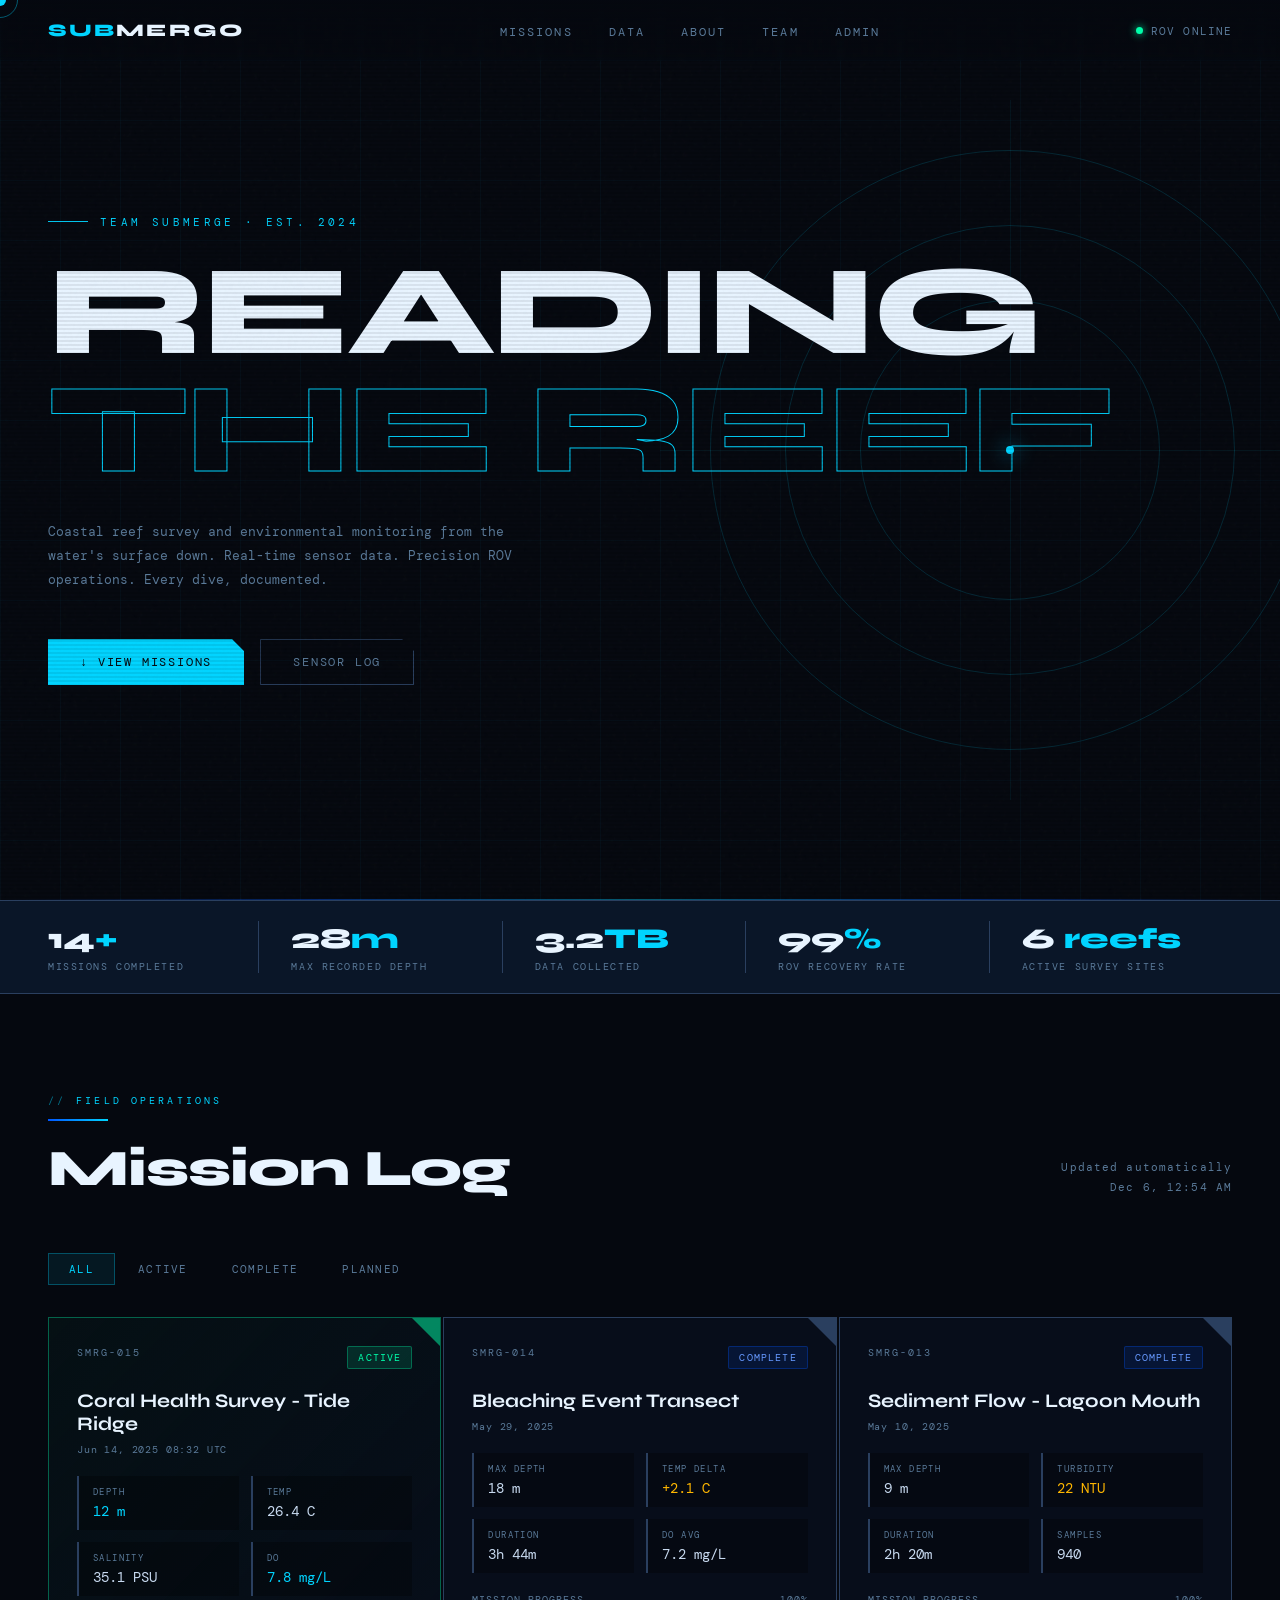
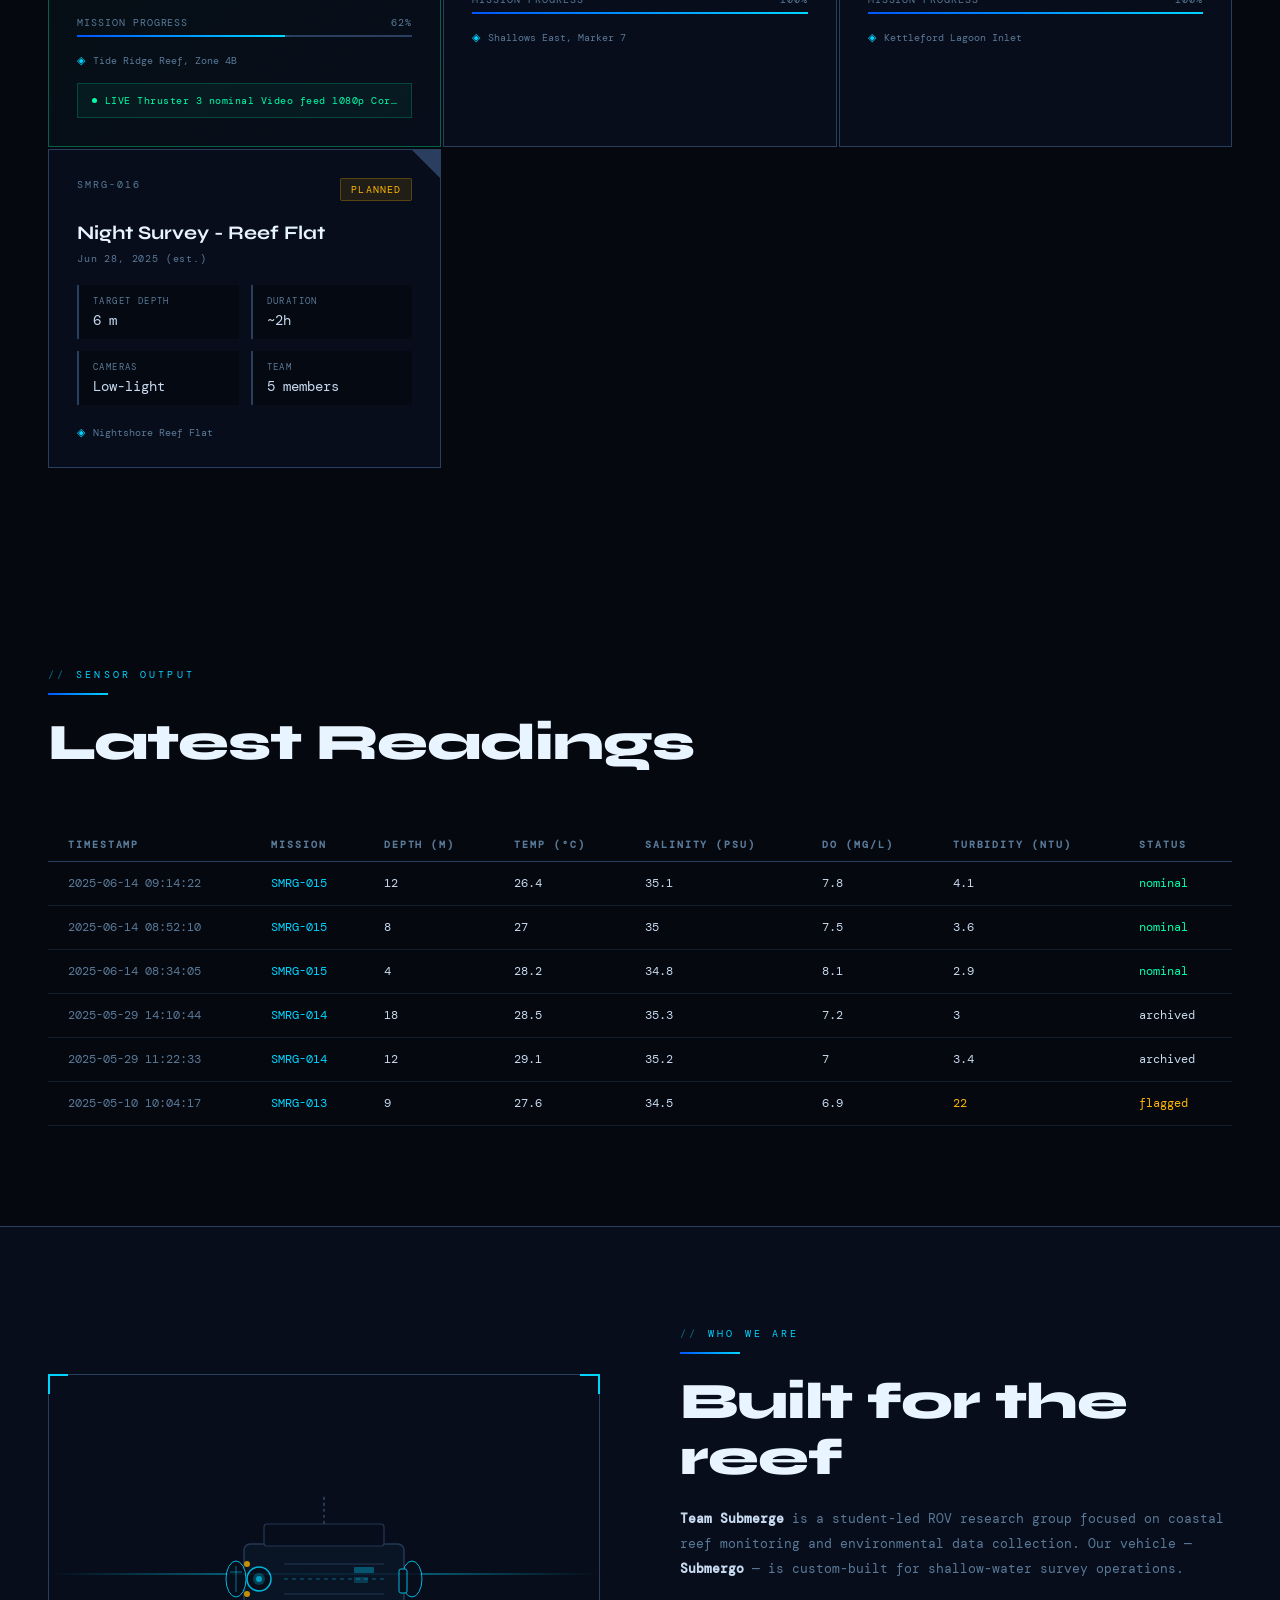
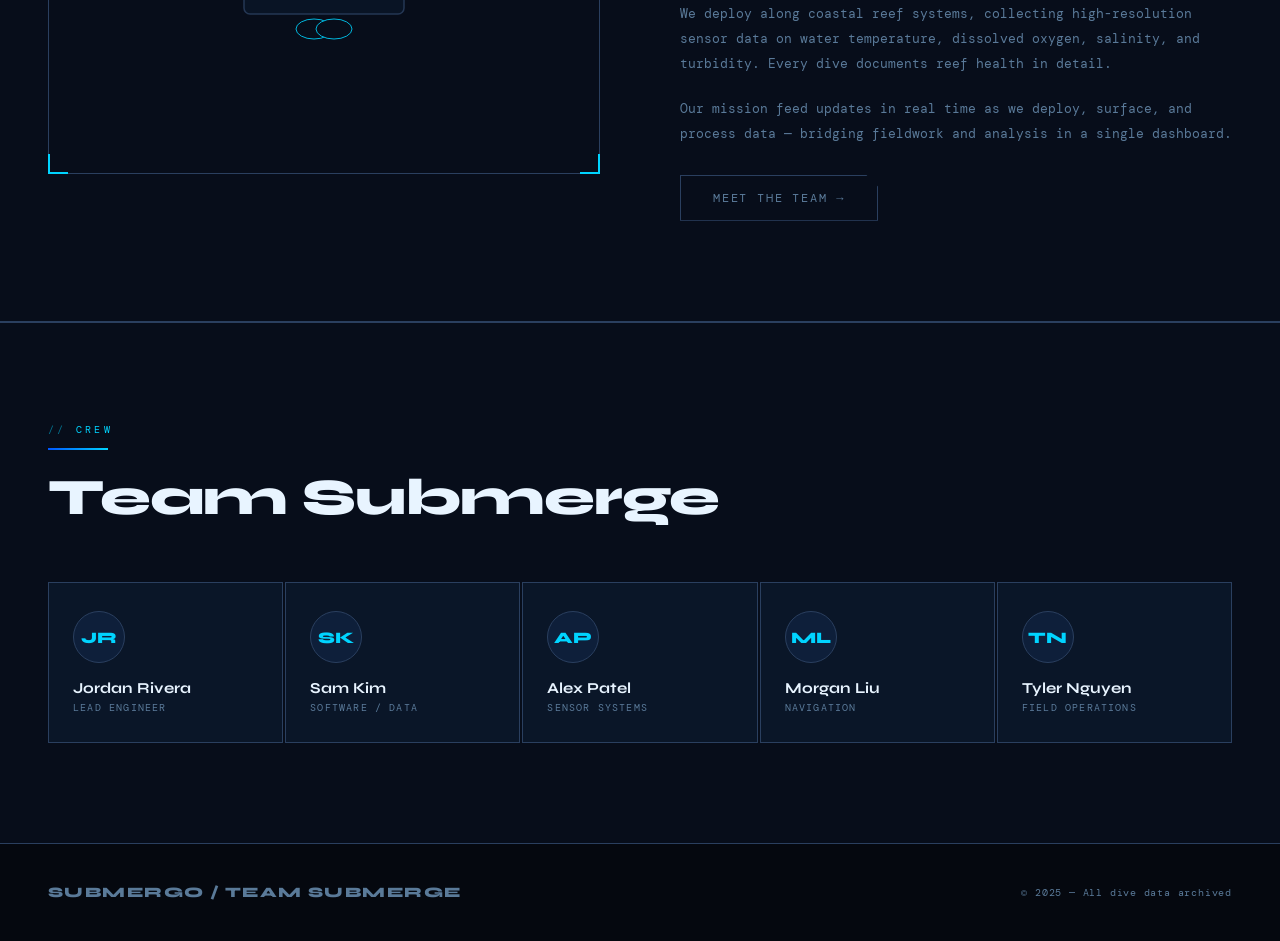
==== submergo.html @ ea3520b6 "Rename submergo_admin_clean_fixed.html to submergo.html" ====
<!DOCTYPE html>
<html lang="en">
<head>
  <meta charset="UTF-8" />
  <meta name="viewport" content="width=device-width, initial-scale=1.0" />
  <title>Submergo — Team Submerge</title>
  <link href="https://fonts.googleapis.com/css2?family=Syne:wght@400;600;700;800&family=DM+Mono:ital,wght@0,300;0,400;1,300&display=swap" rel="stylesheet" />
  <style>
    :root{--black:#05080f;--deep:#070d1a;--navy:#0a1628;--accent:#00d4ff;--accent2:#0057ff;--surface:#0e1f3a;--muted:#2a3f5f;--text:#c8daf0;--text-dim:#5a7a99;--white:#e8f4ff;--danger:#ff4444;--success:#00ffaa;--warn:#ffb700;}
    *,*::before,*::after{box-sizing:border-box;margin:0;padding:0;}
    html{scroll-behavior:smooth;}
    body{background:var(--black);color:var(--text);font-family:'DM Mono',monospace;overflow-x:hidden;}
    #cursor{position:fixed;width:12px;height:12px;background:var(--accent);border-radius:50%;pointer-events:none;z-index:9999;transform:translate(-50%,-50%);mix-blend-mode:screen;}
    #cursor-ring{position:fixed;width:36px;height:36px;border:1px solid rgba(0,212,255,.4);border-radius:50%;pointer-events:none;z-index:9998;transform:translate(-50%,-50%);transition:transform .18s ease-out;}
    body::before{content:'';position:fixed;inset:0;background:repeating-linear-gradient(0deg,transparent,transparent 2px,rgba(0,0,0,.07) 2px,rgba(0,0,0,.07) 4px);pointer-events:none;z-index:100;}
    body::after{content:'';position:fixed;inset:0;background-image:url("data:image/svg+xml,%3Csvg viewBox='0 0 200 200' xmlns='http://www.w3.org/2000/svg'%3E%3Cfilter id='n'%3E%3CfeTurbulence type='fractalNoise' baseFrequency='0.9' numOctaves='4' stitchTiles='stitch'/%3E%3C/filter%3E%3Crect width='100%25' height='100%25' filter='url(%23n)' opacity='0.04'/%3E%3C/svg%3E");pointer-events:none;z-index:99;opacity:.5;}
    nav{position:fixed;top:0;left:0;right:0;z-index:500;display:flex;align-items:center;justify-content:space-between;padding:20px 48px;background:linear-gradient(to bottom,rgba(5,8,15,.95),transparent);backdrop-filter:blur(2px);}
    .nav-logo{font-family:'Syne',sans-serif;font-weight:800;font-size:1.1rem;letter-spacing:.12em;color:var(--white);text-decoration:none;cursor:pointer;}
    .nav-logo span{color:var(--accent);}
    .nav-links{display:flex;gap:36px;list-style:none;}
    .nav-links a{color:var(--text-dim);text-decoration:none;font-size:.72rem;letter-spacing:.18em;text-transform:uppercase;transition:color .2s;cursor:pointer;}
    .nav-links a:hover{color:var(--accent);}
    .nav-status{display:flex;align-items:center;gap:8px;font-size:.68rem;letter-spacing:.1em;color:var(--text-dim);}
    .status-dot{width:7px;height:7px;border-radius:50%;background:var(--success);box-shadow:0 0 8px var(--success);animation:pulse 2s infinite;}
    @keyframes pulse{0%,100%{opacity:1;transform:scale(1)}50%{opacity:.6;transform:scale(.85)}}
    #hero{position:relative;min-height:100vh;display:flex;flex-direction:column;justify-content:center;padding:0 48px;overflow:hidden;}
    .sonar-container{position:absolute;right:-80px;top:50%;transform:translateY(-50%);width:700px;height:700px;}
    .sonar-ring{position:absolute;border-radius:50%;border:1px solid rgba(0,212,255,.15);top:50%;left:50%;transform:translate(-50%,-50%);animation:sonar 4s ease-out infinite;}
    .sonar-ring:nth-child(1){width:150px;height:150px;animation-delay:0s}.sonar-ring:nth-child(2){width:300px;height:300px;animation-delay:.8s}.sonar-ring:nth-child(3){width:450px;height:450px;animation-delay:1.6s}.sonar-ring:nth-child(4){width:600px;height:600px;animation-delay:2.4s}
    @keyframes sonar{0%{opacity:.6}100%{opacity:0}}
    .sonar-cross{position:absolute;top:50%;left:50%;transform:translate(-50%,-50%);width:700px;height:700px;}
    .sonar-cross::before,.sonar-cross::after{content:'';position:absolute;background:rgba(0,212,255,.06);}
    .sonar-cross::before{width:1px;height:100%;left:50%;top:0;}.sonar-cross::after{height:1px;width:100%;top:50%;left:0;}
    .sonar-blip{position:absolute;top:50%;left:50%;width:8px;height:8px;background:var(--accent);border-radius:50%;transform:translate(-50%,-50%);box-shadow:0 0 20px var(--accent);}
    .depth-grid{position:absolute;inset:0;background-image:linear-gradient(rgba(0,212,255,.03) 1px,transparent 1px),linear-gradient(90deg,rgba(0,212,255,.03) 1px,transparent 1px);background-size:60px 60px;}
    .horizon{position:absolute;bottom:0;left:0;right:0;height:1px;background:linear-gradient(90deg,transparent,var(--accent2),var(--accent),var(--accent2),transparent);opacity:.4;}
    .hero-label{font-size:.7rem;letter-spacing:.3em;text-transform:uppercase;color:var(--accent);margin-bottom:24px;display:flex;align-items:center;gap:12px;opacity:0;animation:fadeUp .8s forwards .2s;}
    .hero-label::before{content:'';width:40px;height:1px;background:var(--accent);}
    h1{font-family:'Syne',sans-serif;font-size:clamp(4rem,10vw,9rem);font-weight:800;line-height:.92;color:var(--white);letter-spacing:-.02em;opacity:0;animation:fadeUp .9s forwards .4s;}
    h1 .highlight{color:transparent;-webkit-text-stroke:1px var(--accent);display:block;}
    .hero-sub{margin-top:32px;max-width:480px;font-size:.82rem;line-height:1.8;color:var(--text-dim);opacity:0;animation:fadeUp .9s forwards .6s;}
    .hero-cta{margin-top:48px;display:flex;gap:16px;opacity:0;animation:fadeUp .9s forwards .8s;}
    .btn-primary{padding:14px 32px;background:var(--accent);color:var(--black);font-family:'DM Mono',monospace;font-size:.75rem;letter-spacing:.15em;text-transform:uppercase;border:none;cursor:pointer;text-decoration:none;display:inline-flex;align-items:center;gap:10px;transition:background .2s,transform .2s;clip-path:polygon(0 0,calc(100% - 12px) 0,100% 12px,100% 100%,0 100%);}
    .btn-primary:hover{background:var(--white);transform:translateY(-2px);}
    .btn-ghost{padding:14px 32px;background:transparent;color:var(--text-dim);font-family:'DM Mono',monospace;font-size:.75rem;letter-spacing:.15em;text-transform:uppercase;border:1px solid var(--muted);cursor:pointer;text-decoration:none;display:inline-flex;align-items:center;gap:10px;transition:border-color .2s,color .2s,transform .2s;clip-path:polygon(0 0,calc(100% - 12px) 0,100% 12px,100% 100%,0 100%);}
    .btn-ghost:hover{border-color:var(--accent);color:var(--accent);transform:translateY(-2px);}
    @keyframes fadeUp{from{opacity:0;transform:translateY(30px)}to{opacity:1;transform:translateY(0)}}
    @keyframes fadeIn{from{opacity:0}to{opacity:1}}
    .stats-strip{background:var(--navy);border-top:1px solid var(--muted);border-bottom:1px solid var(--muted);padding:20px 48px;display:flex;}
    .stat-item{flex:1;display:flex;flex-direction:column;gap:4px;padding:0 32px;border-right:1px solid var(--muted);}
    .stat-item:first-child{padding-left:0}.stat-item:last-child{border-right:none}
    .stat-num{font-family:'Syne',sans-serif;font-size:1.8rem;font-weight:800;color:var(--white);}.stat-num .accent{color:var(--accent);}
    .stat-desc{font-size:.65rem;letter-spacing:.15em;text-transform:uppercase;color:var(--text-dim);}
    #missions{padding:100px 48px;}
    .section-header{display:flex;align-items:flex-end;justify-content:space-between;margin-bottom:56px;}
    .section-tag{font-size:.65rem;letter-spacing:.3em;text-transform:uppercase;color:var(--accent);margin-bottom:12px;display:flex;align-items:center;gap:10px;}
    .section-tag::before{content:'//';opacity:.5;}
    h2{font-family:'Syne',sans-serif;font-size:clamp(2rem,4vw,3.2rem);font-weight:800;color:var(--white);letter-spacing:-.02em;line-height:1.1;}
    .section-meta{font-size:.7rem;color:var(--text-dim);letter-spacing:.1em;text-align:right;line-height:1.8;}
    .mission-filters{display:flex;gap:2px;margin-bottom:32px;}
    .filter-btn{padding:8px 20px;background:transparent;color:var(--text-dim);font-family:'DM Mono',monospace;font-size:.68rem;letter-spacing:.12em;text-transform:uppercase;border:1px solid transparent;cursor:pointer;transition:all .2s;}
    .filter-btn.active{background:rgba(0,212,255,.08);color:var(--accent);border-color:rgba(0,212,255,.3);}
    .filter-btn:hover:not(.active){color:var(--text);}
    .missions-grid{display:grid;grid-template-columns:repeat(auto-fill,minmax(380px,1fr));gap:2px;}
    .mission-card{background:var(--deep);border:1px solid var(--muted);padding:28px;position:relative;overflow:hidden;cursor:pointer;transition:border-color .3s,transform .3s;}
    .mission-card::before{content:'';position:absolute;inset:0;background:linear-gradient(135deg,rgba(0,212,255,.04),transparent 60%);opacity:0;transition:opacity .3s;}
    .mission-card:hover{border-color:rgba(0,212,255,.4);transform:translateY(-3px);}.mission-card:hover::before{opacity:1;}
    .mission-card::after{content:'';position:absolute;top:0;right:0;width:0;height:0;border-style:solid;border-width:0 28px 28px 0;border-color:transparent var(--muted) transparent transparent;transition:border-color .3s;}
    .mission-card:hover::after{border-color:transparent rgba(0,212,255,.4) transparent transparent;}
    .mission-card.active-mission{border-color:rgba(0,255,170,.35);background:linear-gradient(135deg,rgba(0,255,170,.03),var(--deep));}
    .mission-card.active-mission::after{border-color:transparent rgba(0,255,170,.5) transparent transparent;}
    .mission-header{display:flex;justify-content:space-between;align-items:flex-start;margin-bottom:20px;}
    .mission-id{font-size:.62rem;letter-spacing:.2em;color:var(--text-dim);text-transform:uppercase;}
    .mission-badge{font-size:.6rem;letter-spacing:.12em;text-transform:uppercase;padding:4px 10px;border-radius:2px;}
    .badge-active{background:rgba(0,255,170,.12);color:var(--success);border:1px solid rgba(0,255,170,.3);}
    .badge-complete{background:rgba(0,87,255,.12);color:#6699ff;border:1px solid rgba(0,87,255,.3);}
    .badge-planned{background:rgba(255,183,0,.1);color:var(--warn);border:1px solid rgba(255,183,0,.25);}
    .mission-name{font-family:'Syne',sans-serif;font-size:1.2rem;font-weight:700;color:var(--white);margin-bottom:8px;line-height:1.2;}
    .mission-date{font-size:.65rem;color:var(--text-dim);letter-spacing:.08em;margin-bottom:20px;}
    .sensor-grid{display:grid;grid-template-columns:1fr 1fr;gap:12px;margin-bottom:20px;}
    .sensor-item{background:rgba(0,0,0,.3);padding:10px 14px;border-left:2px solid var(--muted);}
    .sensor-label{font-size:.58rem;letter-spacing:.15em;text-transform:uppercase;color:var(--text-dim);margin-bottom:4px;}
    .sensor-value{font-size:.9rem;color:var(--text);}.sensor-value.highlight{color:var(--accent);}.sensor-value.warn{color:var(--warn);}
    .mission-progress{margin-top:16px;}
    .progress-header{display:flex;justify-content:space-between;font-size:.6rem;color:var(--text-dim);letter-spacing:.1em;text-transform:uppercase;margin-bottom:6px;}
    .progress-bar{height:2px;background:var(--muted);position:relative;overflow:hidden;}
    .progress-fill{height:100%;background:linear-gradient(90deg,var(--accent2),var(--accent));position:relative;}
    .progress-fill::after{content:'';position:absolute;right:0;top:50%;width:4px;height:4px;background:var(--accent);border-radius:50%;transform:translateY(-50%);box-shadow:0 0 8px var(--accent);}
    .mission-location{margin-top:16px;font-size:.65rem;color:var(--text-dim);display:flex;align-items:center;gap:8px;}
    .mission-location::before{content:'\25C8';color:var(--accent);font-size:.7rem;}
    .live-ticker{margin-top:16px;padding:10px 14px;background:rgba(0,255,170,.05);border:1px solid rgba(0,255,170,.2);font-size:.62rem;letter-spacing:.05em;color:var(--success);display:flex;align-items:center;gap:8px;overflow:hidden;}
    .live-dot{width:5px;height:5px;border-radius:50%;background:var(--success);animation:pulse 1s infinite;flex-shrink:0;}
    .ticker-text{white-space:nowrap;overflow:hidden;text-overflow:ellipsis;}
    #about{padding:100px 48px;background:var(--deep);border-top:1px solid var(--muted);border-bottom:1px solid var(--muted);display:grid;grid-template-columns:1fr 1fr;gap:80px;align-items:center;}
    .about-visual{position:relative;height:400px;}
    .rov-frame{position:absolute;inset:0;border:1px solid var(--muted);display:flex;align-items:center;justify-content:center;}
    .rov-svg{width:280px;height:auto;opacity:.85;}
    .scan-line{position:absolute;left:0;right:0;height:2px;background:linear-gradient(90deg,transparent,var(--accent),transparent);animation:scan 3s linear infinite;opacity:.6;}
    @keyframes scan{0%{top:0}100%{top:100%}}
    .corner-tl,.corner-tr,.corner-bl,.corner-br{position:absolute;width:20px;height:20px;}
    .corner-tl{top:-1px;left:-1px;border-top:2px solid var(--accent);border-left:2px solid var(--accent);}
    .corner-tr{top:-1px;right:-1px;border-top:2px solid var(--accent);border-right:2px solid var(--accent);}
    .corner-bl{bottom:-1px;left:-1px;border-bottom:2px solid var(--accent);border-left:2px solid var(--accent);}
    .corner-br{bottom:-1px;right:-1px;border-bottom:2px solid var(--accent);border-right:2px solid var(--accent);}
    .about-content p{font-size:.82rem;line-height:1.9;color:var(--text-dim);margin-bottom:20px;}.about-content p strong{color:var(--text);}
    #data{padding:100px 48px;}
    .data-table{width:100%;border-collapse:collapse;font-size:.72rem;}
    .data-table thead th{text-align:left;padding:10px 20px;font-size:.6rem;letter-spacing:.2em;text-transform:uppercase;color:var(--text-dim);border-bottom:1px solid var(--muted);}
    .data-table tbody tr{border-bottom:1px solid rgba(42,63,95,.4);transition:background .15s;cursor:pointer;}
    .data-table tbody tr:hover{background:rgba(0,212,255,.03);}
    .data-table tbody td{padding:14px 20px;color:var(--text);}.data-table tbody td:first-child{color:var(--text-dim);}
    .td-accent{color:var(--accent)!important;}.td-success{color:var(--success)!important;}.td-warn{color:var(--warn)!important;}
    #team{padding:100px 48px;background:var(--deep);border-top:1px solid var(--muted);}
    .team-grid{display:grid;grid-template-columns:repeat(auto-fill,minmax(200px,1fr));gap:2px;margin-top:56px;}
    .team-card{background:var(--navy);padding:28px 24px;border:1px solid var(--muted);transition:border-color .3s;cursor:pointer;}
    .team-card:hover{border-color:rgba(0,212,255,.35);}
    .team-avatar{width:52px;height:52px;background:var(--surface);border:1px solid var(--muted);border-radius:50%;display:flex;align-items:center;justify-content:center;font-family:'Syne',sans-serif;font-weight:800;font-size:1rem;color:var(--accent);margin-bottom:16px;}
    .team-name{font-family:'Syne',sans-serif;font-weight:700;font-size:.95rem;color:var(--white);margin-bottom:4px;}
    .team-role{font-size:.62rem;letter-spacing:.12em;text-transform:uppercase;color:var(--text-dim);}
    footer{padding:40px 48px;border-top:1px solid var(--muted);display:flex;align-items:center;justify-content:space-between;}
    .footer-logo{font-family:'Syne',sans-serif;font-weight:800;font-size:.9rem;letter-spacing:.1em;color:var(--text-dim);}
    .footer-copy{font-size:.62rem;color:var(--text-dim);letter-spacing:.08em;}
    .section-divider{width:60px;height:2px;background:linear-gradient(90deg,var(--accent2),var(--accent));margin-bottom:20px;}
    @media(max-width:900px){nav{padding:16px 24px;}.nav-links{display:none;}#hero,#missions,#data,#team,footer{padding-left:24px;padding-right:24px;}#about{grid-template-columns:1fr;padding:60px 24px;}.about-visual{height:260px;}.sonar-container{right:-200px;opacity:.4;}.stats-strip{padding:16px 24px;overflow-x:auto;}.missions-grid{grid-template-columns:1fr;}}

    /* ADMIN STYLES */
    #admin-site{display:none;}
    #login-screen{position:fixed;inset:0;z-index:1000;background:var(--black);display:flex;align-items:center;justify-content:center;}
    .login-box{background:var(--deep);border:1px solid var(--muted);padding:48px 56px;width:100%;max-width:420px;position:relative;}
    .login-box::before{content:'';position:absolute;top:0;left:0;right:0;height:2px;background:linear-gradient(90deg,var(--accent2),var(--accent));}
    .lc-tl,.lc-tr,.lc-bl,.lc-br{position:absolute;width:14px;height:14px;}
    .lc-tl{top:-1px;left:-1px;border-top:2px solid var(--accent);border-left:2px solid var(--accent);}
    .lc-tr{top:-1px;right:-1px;border-top:2px solid var(--accent);border-right:2px solid var(--accent);}
    .lc-bl{bottom:-1px;left:-1px;border-bottom:2px solid var(--accent);border-left:2px solid var(--accent);}
    .lc-br{bottom:-1px;right:-1px;border-bottom:2px solid var(--accent);border-right:2px solid var(--accent);}
    .login-logo{font-family:'Syne',sans-serif;font-weight:800;font-size:1.3rem;letter-spacing:.15em;color:var(--white);margin-bottom:6px;}.login-logo span{color:var(--accent);}
    .login-sub{font-size:.65rem;letter-spacing:.2em;text-transform:uppercase;color:var(--text-dim);margin-bottom:36px;}
    .login-label{font-size:.62rem;letter-spacing:.15em;text-transform:uppercase;color:var(--text-dim);margin-bottom:8px;display:block;}
    .login-input{width:100%;padding:12px 16px;background:var(--navy);border:1px solid var(--muted);color:var(--white);font-family:'DM Mono',monospace;font-size:.85rem;outline:none;transition:border-color .2s;margin-bottom:24px;}
    .login-input:focus{border-color:var(--accent);}
    .login-btn{width:100%;padding:14px;background:var(--accent);color:var(--black);font-family:'DM Mono',monospace;font-size:.75rem;letter-spacing:.2em;text-transform:uppercase;border:none;cursor:pointer;transition:background .2s;clip-path:polygon(0 0,calc(100% - 10px) 0,100% 10px,100% 100%,0 100%);}
    .login-btn:hover{background:var(--white);}
    .login-error{font-size:.68rem;color:var(--danger);margin-top:14px;display:none;}
    .admin-sidebar{position:fixed;top:0;left:0;bottom:0;width:240px;background:var(--deep);border-right:1px solid var(--muted);display:flex;flex-direction:column;z-index:100;}
    .sidebar-logo{padding:24px 24px 20px;border-bottom:1px solid var(--muted);}
    .sidebar-logo-text{font-family:'Syne',sans-serif;font-weight:800;font-size:.95rem;letter-spacing:.1em;color:var(--white);}.sidebar-logo-text span{color:var(--accent);}
    .sidebar-badge{font-size:.58rem;letter-spacing:.15em;text-transform:uppercase;color:var(--text-dim);margin-top:4px;}
    .sidebar-nav{padding:20px 0;flex:1;}
    .sidebar-section-label{font-size:.55rem;letter-spacing:.25em;text-transform:uppercase;color:var(--text-dim);padding:0 24px 8px;opacity:.6;}
    .sidebar-link{display:flex;align-items:center;gap:12px;padding:10px 24px;font-size:.72rem;letter-spacing:.08em;color:var(--text-dim);cursor:pointer;transition:all .15s;border-left:2px solid transparent;}
    .sidebar-link:hover{color:var(--text);background:rgba(0,212,255,.03);}.sidebar-link.active{color:var(--accent);border-left-color:var(--accent);background:rgba(0,212,255,.06);}
    .sidebar-link .icon{font-size:.9rem;width:18px;}
    .sidebar-footer{padding:16px 24px;border-top:1px solid var(--muted);display:flex;flex-direction:column;gap:8px;}
    .logout-btn{width:100%;padding:9px;background:transparent;border:1px solid var(--muted);color:var(--text-dim);font-family:'DM Mono',monospace;font-size:.65rem;letter-spacing:.12em;text-transform:uppercase;cursor:pointer;transition:all .2s;}
    .logout-btn:hover{border-color:var(--danger);color:var(--danger);}
    .view-site-btn{width:100%;padding:9px;background:transparent;border:1px solid var(--muted);color:var(--text-dim);font-family:'DM Mono',monospace;font-size:.65rem;letter-spacing:.12em;text-transform:uppercase;cursor:pointer;transition:all .2s;}
    .view-site-btn:hover{border-color:var(--accent);color:var(--accent);}
    .admin-main{margin-left:240px;min-height:100vh;}
    .admin-topbar{background:var(--deep);border-bottom:1px solid var(--muted);padding:18px 40px;display:flex;align-items:center;justify-content:space-between;position:sticky;top:0;z-index:50;}
    .topbar-title{font-family:'Syne',sans-serif;font-weight:700;font-size:1rem;color:var(--white);}
    .topbar-meta{font-size:.62rem;color:var(--text-dim);letter-spacing:.1em;}
    .publish-btn{padding:10px 28px;background:var(--success);color:var(--black);font-family:'DM Mono',monospace;font-size:.7rem;letter-spacing:.15em;text-transform:uppercase;border:none;cursor:pointer;transition:all .2s;clip-path:polygon(0 0,calc(100% - 8px) 0,100% 8px,100% 100%,0 100%);display:flex;align-items:center;gap:8px;}
    .publish-btn:hover{background:#00ffcc;transform:translateY(-1px);}.publish-btn:disabled{opacity:.5;cursor:not-allowed;transform:none;}
    .tab-panel{display:none;padding:40px;}.tab-panel.active{display:block;}
    #toast{position:fixed;bottom:32px;right:32px;padding:14px 24px;font-size:.72rem;letter-spacing:.08em;border-left:3px solid var(--success);background:var(--deep);color:var(--success);z-index:9999;transform:translateY(100px);opacity:0;transition:all .3s cubic-bezier(.16,1,.3,1);pointer-events:none;}
    #toast.show{transform:translateY(0);opacity:1;}#toast.error{border-color:var(--danger);color:var(--danger);}
    .form-grid{display:grid;grid-template-columns:1fr 1fr;gap:24px;margin-bottom:32px;}.form-grid.single{grid-template-columns:1fr;}
    .form-group{display:flex;flex-direction:column;gap:8px;}
    .form-label{font-size:.6rem;letter-spacing:.18em;text-transform:uppercase;color:var(--text-dim);}
    .form-input,.form-textarea,.form-select{padding:10px 14px;background:var(--navy);border:1px solid var(--muted);color:var(--white);font-family:'DM Mono',monospace;font-size:.78rem;outline:none;transition:border-color .2s;width:100%;}
    .form-input:focus,.form-textarea:focus,.form-select:focus{border-color:var(--accent);}
    .form-textarea{resize:vertical;min-height:80px;}.form-select option{background:var(--navy);}
    .section-card{background:var(--deep);border:1px solid var(--muted);margin-bottom:24px;}
    .section-card-header{padding:18px 24px;border-bottom:1px solid var(--muted);display:flex;align-items:center;justify-content:space-between;}
    .section-card-title{font-family:'Syne',sans-serif;font-weight:700;font-size:.9rem;color:var(--white);}
    .section-card-body{padding:24px;}
    .mission-list{display:flex;flex-direction:column;gap:2px;margin-bottom:24px;}
    .mission-row{background:var(--navy);border:1px solid var(--muted);padding:16px 20px;display:flex;align-items:center;justify-content:space-between;transition:border-color .2s;}
    .mission-row:hover{border-color:rgba(0,212,255,.3);}
    .mission-row-info{display:flex;flex-direction:column;gap:4px;}
    .mission-row-id{font-size:.6rem;letter-spacing:.2em;color:var(--text-dim);}
    .mission-row-name{font-family:'Syne',sans-serif;font-weight:600;font-size:.88rem;color:var(--white);}
    .mission-row-actions{display:flex;gap:8px;align-items:center;}
    .icon-btn{padding:7px 14px;background:transparent;border:1px solid var(--muted);color:var(--text-dim);font-family:'DM Mono',monospace;font-size:.62rem;letter-spacing:.1em;cursor:pointer;transition:all .15s;}
    .icon-btn:hover{border-color:var(--accent);color:var(--accent);}.icon-btn.danger:hover{border-color:var(--danger);color:var(--danger);}
    .abadge{font-size:.55rem;letter-spacing:.12em;text-transform:uppercase;padding:3px 8px;border-radius:2px;margin-left:8px;}
    .abadge-active{background:rgba(0,255,170,.12);color:var(--success);}.abadge-complete{background:rgba(0,87,255,.12);color:#6699ff;}.abadge-planned{background:rgba(255,183,0,.1);color:var(--warn);}
    .sensor-editor-row{display:grid;grid-template-columns:1fr 1fr auto;gap:8px;margin-bottom:8px;align-items:center;}
    .add-sensor-btn{padding:8px 16px;background:transparent;border:1px dashed var(--muted);color:var(--text-dim);font-family:'DM Mono',monospace;font-size:.65rem;letter-spacing:.1em;cursor:pointer;transition:all .2s;width:100%;margin-top:8px;}
    .add-sensor-btn:hover{border-color:var(--accent);color:var(--accent);}
    .remove-btn{padding:8px 12px;background:transparent;border:1px solid var(--muted);color:var(--danger);font-family:'DM Mono',monospace;font-size:.7rem;cursor:pointer;}
    .modal-overlay{position:fixed;inset:0;background:rgba(5,8,15,.92);z-index:800;display:none;align-items:center;justify-content:center;padding:24px;}
    .modal-overlay.open{display:flex;}
    .modal{background:var(--deep);border:1px solid var(--muted);width:100%;max-width:680px;max-height:90vh;overflow-y:auto;position:relative;}
    .modal::before{content:'';position:absolute;top:0;left:0;right:0;height:2px;background:linear-gradient(90deg,var(--accent2),var(--accent));}
    .modal-header{padding:24px 28px;border-bottom:1px solid var(--muted);display:flex;justify-content:space-between;align-items:center;}
    .modal-title{font-family:'Syne',sans-serif;font-weight:700;font-size:1rem;color:var(--white);}
    .modal-close{background:none;border:none;color:var(--text-dim);font-size:1.2rem;cursor:pointer;padding:4px 8px;}
    .modal-body{padding:28px;}.modal-footer{padding:20px 28px;border-top:1px solid var(--muted);display:flex;justify-content:flex-end;gap:12px;}
    .save-mission-btn{padding:12px 28px;background:var(--accent);color:var(--black);font-family:'DM Mono',monospace;font-size:.72rem;letter-spacing:.15em;text-transform:uppercase;border:none;cursor:pointer;transition:background .2s;clip-path:polygon(0 0,calc(100% - 8px) 0,100% 8px,100% 100%,0 100%);}
    .save-mission-btn:hover{background:var(--white);}
    .cancel-btn{padding:12px 20px;background:transparent;border:1px solid var(--muted);color:var(--text-dim);font-family:'DM Mono',monospace;font-size:.72rem;cursor:pointer;}
    .sensor-table-editor{width:100%;border-collapse:collapse;font-size:.72rem;}
    .sensor-table-editor th{text-align:left;padding:8px 12px;font-size:.58rem;letter-spacing:.18em;text-transform:uppercase;color:var(--text-dim);border-bottom:1px solid var(--muted);}
    .sensor-table-editor td{padding:6px 4px;border-bottom:1px solid rgba(42,63,95,.3);}
    .sensor-table-editor input,.sensor-table-editor select{width:100%;padding:6px 8px;background:var(--navy);border:1px solid transparent;color:var(--white);font-family:'DM Mono',monospace;font-size:.7rem;outline:none;}
    .sensor-table-editor input:focus,.sensor-table-editor select:focus{border-color:var(--accent);}
    .add-row-btn{padding:8px 20px;background:transparent;border:1px dashed var(--muted);color:var(--text-dim);font-family:'DM Mono',monospace;font-size:.65rem;letter-spacing:.1em;cursor:pointer;transition:all .2s;margin-top:12px;}
    .add-row-btn:hover{border-color:var(--accent);color:var(--accent);}
    .page-heading{margin-bottom:32px;}.page-tag{font-size:.6rem;letter-spacing:.25em;text-transform:uppercase;color:var(--accent);margin-bottom:8px;}
    .page-h{font-family:'Syne',sans-serif;font-weight:800;font-size:1.6rem;color:var(--white);letter-spacing:-.01em;}
    .page-desc{font-size:.72rem;color:var(--text-dim);margin-top:8px;line-height:1.7;}
    .adivider{height:1px;background:var(--muted);margin:32px 0;}

    /* FIX: public nav styling was accidentally applying to the admin sidebar <nav>, creating an invisible fixed blur header over the Publish button. */
    #admin-site .sidebar-nav{position:static !important;top:auto !important;left:auto !important;right:auto !important;z-index:auto !important;display:block !important;padding:20px 0 !important;background:transparent !important;backdrop-filter:none !important;-webkit-backdrop-filter:none !important;}
    #admin-site .admin-topbar{z-index:900 !important;}
    #admin-site .publish-btn{position:relative;z-index:901;pointer-events:auto;}
  


/* HARD SEPARATION FIX: public page cannot leak into admin page */
body.admin-mode #public-site,
body.admin-mode #cursor,
body.admin-mode #cursor-ring {
  display: none !important;
}
body.public-mode #admin-site {
  display: none !important;
}

/* Admin layout + typography reset */
#admin-site {
  font-family: 'DM Mono', monospace !important;
  font-size: 13px !important;
  line-height: 1.35 !important;
  color: var(--text) !important;
  background: var(--black) !important;
  min-height: 100vh !important;
}
#admin-site * {
  box-sizing: border-box !important;
}
#admin-site nav.sidebar-nav {
  position: static !important;
  inset: auto !important;
  width: auto !important;
  padding: 20px 0 !important;
  display: block !important;
  background: transparent !important;
  background-image: none !important;
  backdrop-filter: none !important;
  -webkit-backdrop-filter: none !important;
}
#admin-site .admin-sidebar {
  position: fixed !important;
  top: 0 !important;
  left: 0 !important;
  bottom: 0 !important;
  width: 240px !important;
  background: var(--deep) !important;
  border-right: 1px solid var(--muted) !important;
  z-index: 1000 !important;
}
#admin-site .admin-main {
  margin-left: 240px !important;
  min-height: 100vh !important;
}
#admin-site .admin-topbar {
  position: sticky !important;
  top: 0 !important;
  z-index: 1001 !important;
  background: var(--deep) !important;
  border-bottom: 1px solid var(--muted) !important;
  padding: 18px 40px !important;
}
#admin-site h1,
#admin-site h2,
#admin-site h3,
#admin-site p,
#admin-site a,
#admin-site button,
#admin-site input,
#admin-site textarea,
#admin-site select,
#admin-site div,
#admin-site span,
#admin-site label,
#admin-site th,
#admin-site td {
  font-family: inherit;
}
#admin-site .page-h {
  font-family: 'Syne', sans-serif !important;
  font-size: 1.25rem !important;
  line-height: 1.15 !important;
  font-weight: 800 !important;
  color: var(--white) !important;
}
#admin-site .page-desc {
  font-size: 0.68rem !important;
  line-height: 1.55 !important;
}
#admin-site .page-tag,
#admin-site .form-label,
#admin-site .topbar-meta,
#admin-site .sidebar-badge,
#admin-site .sidebar-section-label {
  font-size: 0.56rem !important;
  line-height: 1.3 !important;
}
#admin-site .topbar-title {
  font-family: 'Syne', sans-serif !important;
  font-size: 0.9rem !important;
  line-height: 1.2 !important;
}
#admin-site .sidebar-logo-text {
  font-family: 'Syne', sans-serif !important;
  font-size: 0.82rem !important;
  line-height: 1.2 !important;
}
#admin-site .sidebar-link {
  font-size: 0.66rem !important;
  line-height: 1.2 !important;
}
#admin-site .section-card-title,
#admin-site .modal-title,
#admin-site .mission-row-name {
  font-family: 'Syne', sans-serif !important;
  font-size: 0.78rem !important;
  line-height: 1.2 !important;
}
#admin-site .form-input,
#admin-site .form-textarea,
#admin-site .form-select {
  font-size: 0.68rem !important;
  line-height: 1.35 !important;
}
#admin-site button,
#admin-site .icon-btn,
#admin-site .publish-btn,
#admin-site .logout-btn,
#admin-site .view-site-btn,
#admin-site .save-mission-btn,
#admin-site .cancel-btn {
  font-family: 'DM Mono', monospace !important;
  font-size: 0.6rem !important;
  line-height: 1.2 !important;
  cursor: pointer !important;
}
#admin-site .publish-btn {
  font-size: 0.62rem !important;
  position: relative !important;
  z-index: 1002 !important;
  pointer-events: auto !important;
}
#admin-site .mission-row-id,
#admin-site .sensor-table-editor,
#admin-site .sensor-table-editor input,
#admin-site .sensor-table-editor select {
  font-size: 0.62rem !important;
}
#admin-site .sensor-table-editor th {
  font-size: 0.52rem !important;
}

</style>
</head>
<body>

<!-- PUBLIC SITE -->
<div id="public-site">
  <div id="cursor"></div>
  <div id="cursor-ring"></div>
  <nav>
    <a class="nav-logo" href="#"><span>SUB</span>MERGO</a>
    <ul class="nav-links">
      <li><a href="#missions">Missions</a></li><li><a href="#data">Data</a></li>
      <li><a href="#about">About</a></li><li><a href="#team">Team</a></li><li><a href="?admin">Admin</a></li>
    </ul>
    <div class="nav-status"><div class="status-dot"></div><span>ROV ONLINE</span></div>
  </nav>
  <section id="hero">
    <div class="depth-grid"></div>
    <div class="sonar-container"><div class="sonar-cross"></div><div class="sonar-ring"></div><div class="sonar-ring"></div><div class="sonar-ring"></div><div class="sonar-ring"></div><div class="sonar-blip"></div></div>
    <div class="horizon"></div>
    <div class="hero-label" id="hero-label">Team Submerge &middot; Est. 2024</div>
    <h1 id="hero-title-el">READING<span class="highlight" id="hero-title-line2">THE REEF</span></h1>
    <p class="hero-sub" id="hero-sub-el">Coastal reef survey and environmental monitoring from the water's surface down. Real-time sensor data. Precision ROV operations. Every dive, documented.</p>
    <div class="hero-cta">
      <a class="btn-primary" href="#missions">&#8595; View Missions</a>
      <a class="btn-ghost" href="#data">Sensor Log</a>
    </div>
  </section>
  <div class="stats-strip">
    <div class="stat-item"><div class="stat-num">14<span class="accent">+</span></div><div class="stat-desc">Missions Completed</div></div>
    <div class="stat-item"><div class="stat-num">28<span class="accent">m</span></div><div class="stat-desc">Max Recorded Depth</div></div>
    <div class="stat-item"><div class="stat-num">3.2<span class="accent">TB</span></div><div class="stat-desc">Data Collected</div></div>
    <div class="stat-item"><div class="stat-num">99<span class="accent">%</span></div><div class="stat-desc">ROV Recovery Rate</div></div>
    <div class="stat-item"><div class="stat-num">6<span class="accent"> reefs</span></div><div class="stat-desc">Active Survey Sites</div></div>
  </div>
  <section id="missions">
    <div class="section-header">
      <div><div class="section-tag">Field Operations</div><div class="section-divider"></div><h2>Mission Log</h2></div>
      <div class="section-meta">Updated automatically<br/><span id="last-updated">-</span></div>
    </div>
    <div class="mission-filters">
      <button class="filter-btn active" onclick="filterMissions('all',this)">All</button>
      <button class="filter-btn" onclick="filterMissions('active',this)">Active</button>
      <button class="filter-btn" onclick="filterMissions('complete',this)">Complete</button>
      <button class="filter-btn" onclick="filterMissions('planned',this)">Planned</button>
    </div>
    <div class="missions-grid" id="missions-grid"><div style="padding:40px;color:var(--text-dim);">Loading...</div></div>
  </section>
  <section id="data">
    <div class="section-header"><div><div class="section-tag">Sensor Output</div><div class="section-divider"></div><h2>Latest Readings</h2></div></div>
    <table class="data-table">
      <thead><tr><th>Timestamp</th><th>Mission</th><th>Depth (m)</th><th>Temp (&deg;C)</th><th>Salinity (PSU)</th><th>DO (mg/L)</th><th>Turbidity (NTU)</th><th>Status</th></tr></thead>
      <tbody id="data-table-body"></tbody>
    </table>
  </section>
  <section id="about">
    <div class="about-visual">
      <div class="rov-frame">
        <div class="corner-tl"></div><div class="corner-tr"></div><div class="corner-bl"></div><div class="corner-br"></div>
        <div class="scan-line"></div>
        <svg class="rov-svg" viewBox="0 0 280 180" fill="none" xmlns="http://www.w3.org/2000/svg">
          <rect x="60" y="60" width="160" height="70" rx="6" fill="#0a1628" stroke="#2a3f5f" stroke-width="1.5"/>
          <rect x="80" y="40" width="120" height="22" rx="3" fill="#070d1a" stroke="#2a3f5f" stroke-width="1.2"/>
          <ellipse cx="52" cy="95" rx="10" ry="18" fill="#070d1a" stroke="#00d4ff" stroke-width="1"/>
          <ellipse cx="228" cy="95" rx="10" ry="18" fill="#070d1a" stroke="#00d4ff" stroke-width="1"/>
          <ellipse cx="130" cy="145" rx="18" ry="10" fill="#070d1a" stroke="#00d4ff" stroke-width="1"/>
          <ellipse cx="150" cy="145" rx="18" ry="10" fill="#070d1a" stroke="#00d4ff" stroke-width="1"/>
          <circle cx="75" cy="95" r="12" fill="#070d1a" stroke="#00d4ff" stroke-width="1.5"/>
          <circle cx="75" cy="95" r="6" fill="#00d4ff" opacity="0.3"/>
          <circle cx="75" cy="95" r="3" fill="#00d4ff" opacity="0.8"/>
          <circle cx="63" cy="80" r="3" fill="#ffb700" opacity="0.9"/>
          <circle cx="63" cy="110" r="3" fill="#ffb700" opacity="0.9"/>
          <line x1="100" y1="80" x2="200" y2="80" stroke="#2a3f5f" stroke-width="1"/>
          <line x1="100" y1="95" x2="200" y2="95" stroke="#00d4ff" stroke-width="0.5" stroke-dasharray="4 4"/>
          <line x1="100" y1="110" x2="200" y2="110" stroke="#2a3f5f" stroke-width="1"/>
          <rect x="170" y="83" width="20" height="6" rx="1" fill="#00d4ff" opacity="0.4"/>
          <rect x="170" y="93" width="14" height="6" rx="1" fill="#00d4ff" opacity="0.25"/>
          <path d="M140 40 Q 140 20, 140 10" stroke="#2a3f5f" stroke-width="2" stroke-dasharray="3 3"/>
          <rect x="215" y="85" width="8" height="24" rx="2" fill="#070d1a" stroke="#00d4ff" stroke-width="1"/>
          <line x1="46" y1="88" x2="58" y2="88" stroke="#00d4ff" stroke-width="1" opacity="0.6"/>
          <line x1="52" y1="82" x2="52" y2="108" stroke="#00d4ff" stroke-width="1" opacity="0.6"/>
        </svg>
      </div>
    </div>
    <div class="about-content">
      <div class="section-tag">Who We Are</div><div class="section-divider"></div>
      <h2 id="about-heading">Built for the reef</h2><br/>
      <p id="about-p1"><strong>Team Submerge</strong> is a student-led ROV research group focused on coastal reef monitoring and environmental data collection. Our vehicle &mdash; <strong>Submergo</strong> &mdash; is custom-built for shallow-water survey operations.</p>
      <p id="about-p2">We deploy along coastal reef systems, collecting high-resolution sensor data on water temperature, dissolved oxygen, salinity, and turbidity. Every dive documents reef health in detail.</p>
      <p id="about-p3">Our mission feed updates in real time as we deploy, surface, and process data &mdash; bridging fieldwork and analysis in a single dashboard.</p>
      <a class="btn-ghost" href="#team" style="margin-top:8px;">Meet the Team &rarr;</a>
    </div>
  </section>
  <section id="team">
    <div class="section-tag">Crew</div><div class="section-divider"></div><h2>Team Submerge</h2>
    <div class="team-grid">
      <div class="team-card"><div class="team-avatar">JR</div><div class="team-name">Jordan Rivera</div><div class="team-role">Lead Engineer</div></div>
      <div class="team-card"><div class="team-avatar">SK</div><div class="team-name">Sam Kim</div><div class="team-role">Software / Data</div></div>
      <div class="team-card"><div class="team-avatar">AP</div><div class="team-name">Alex Patel</div><div class="team-role">Sensor Systems</div></div>
      <div class="team-card"><div class="team-avatar">ML</div><div class="team-name">Morgan Liu</div><div class="team-role">Navigation</div></div>
      <div class="team-card"><div class="team-avatar">TN</div><div class="team-name">Tyler Nguyen</div><div class="team-role">Field Operations</div></div>
    </div>
  </section>
  <footer><div class="footer-logo">SUBMERGO / TEAM SUBMERGE</div><div class="footer-copy">&copy; 2025 &mdash; All dive data archived</div></footer>
</div>

<!-- ADMIN SITE -->
<div id="admin-site">
  <div id="login-screen">
    <div class="login-box">
      <div class="lc-tl"></div><div class="lc-tr"></div><div class="lc-bl"></div><div class="lc-br"></div>
      <div class="login-logo"><span>SUB</span>MERGO</div>
      <div class="login-sub">Admin Access &middot; Team Submerge</div>
      <label class="login-label">Password</label>
      <input class="login-input" id="pw-input" type="password" placeholder="Enter admin password" onkeydown="if(event.key==='Enter')tryLogin()" />
      <button class="login-btn" onclick="tryLogin()">&#x21B3; Authenticate</button>
      <div class="login-error" id="login-error">&#9888; Incorrect password. Access denied.</div>
    </div>
  </div>
  <div id="admin-shell" style="display:none;">
    <aside class="admin-sidebar">
      <div class="sidebar-logo"><div class="sidebar-logo-text"><span>SUB</span>MERGO</div><div class="sidebar-badge">// Admin Panel</div></div>
      <nav class="sidebar-nav">
        <div class="sidebar-section-label">Content</div>
        <div class="sidebar-link active" onclick="showTab('missions',this)"><span class="icon">&#9672;</span> Missions</div>
        <div class="sidebar-link" onclick="showTab('hero',this)"><span class="icon">&#9650;</span> Hero Section</div>
        <div class="sidebar-link" onclick="showTab('about',this)"><span class="icon">&#9723;</span> About</div>
        <div class="sidebar-link" onclick="showTab('sensordata',this)"><span class="icon">&#9675;</span> Sensor Data</div>
      </nav>
      <div class="sidebar-footer">
        <button class="view-site-btn" onclick="switchToPublic()">&#8592; View Public Site</button>
        <button class="logout-btn" onclick="logout()">&#9167; Log Out</button>
      </div>
    </aside>
    <div class="admin-main">
      <div class="admin-topbar">
        <div><div class="topbar-title" id="topbar-title">Missions</div><div class="topbar-meta" id="topbar-meta">Manage mission cards on the public site</div></div>
        <button class="publish-btn" id="publish-btn" onclick="publishAll()"><span>&#8593;</span> Publish Changes</button>
      </div>
      <div class="tab-panel active" id="tab-missions">
        <div class="page-heading"><div class="page-tag">// Mission Log</div><div class="page-h">Manage Missions</div><div class="page-desc">Add, edit, or remove missions. Hit Publish to go live.</div></div>
        <div class="section-card">
          <div class="section-card-header"><div class="section-card-title">Current Missions</div><button class="icon-btn" onclick="openAddMission()">+ Add Mission</button></div>
          <div class="section-card-body"><div class="mission-list" id="mission-list"></div></div>
        </div>
      </div>
      <div class="tab-panel" id="tab-hero">
        <div class="page-heading"><div class="page-tag">// Hero Section</div><div class="page-h">Edit Hero Text</div><div class="page-desc">Controls the large headline and subtitle on the landing page.</div></div>
        <div class="section-card">
          <div class="section-card-header"><div class="section-card-title">Hero Content</div></div>
          <div class="section-card-body">
            <div class="form-grid single">
              <div class="form-group"><label class="form-label">Label (top tag line)</label><input class="form-input" id="h-label" /></div>
              <div class="form-group"><label class="form-label">Headline Line 1 (solid)</label><input class="form-input" id="h-line1" /></div>
              <div class="form-group"><label class="form-label">Headline Line 2 (outlined accent)</label><input class="form-input" id="h-line2" /></div>
              <div class="form-group"><label class="form-label">Subtitle</label><textarea class="form-textarea" id="h-sub" rows="3"></textarea></div>
            </div>
          </div>
        </div>
      </div>
      <div class="tab-panel" id="tab-about">
        <div class="page-heading"><div class="page-tag">// About Section</div><div class="page-h">Edit About Text</div><div class="page-desc">The team description in the About section.</div></div>
        <div class="section-card">
          <div class="section-card-header"><div class="section-card-title">About Content</div></div>
          <div class="section-card-body">
            <div class="form-grid single">
              <div class="form-group"><label class="form-label">Section Heading</label><input class="form-input" id="a-heading" /></div>
              <div class="form-group"><label class="form-label">Paragraph 1</label><textarea class="form-textarea" id="a-p1" rows="3"></textarea></div>
              <div class="form-group"><label class="form-label">Paragraph 2</label><textarea class="form-textarea" id="a-p2" rows="3"></textarea></div>
              <div class="form-group"><label class="form-label">Paragraph 3</label><textarea class="form-textarea" id="a-p3" rows="2"></textarea></div>
            </div>
          </div>
        </div>
      </div>
      <div class="tab-panel" id="tab-sensordata">
        <div class="page-heading"><div class="page-tag">// Sensor Output</div><div class="page-h">Sensor Data Log</div><div class="page-desc">Edit the sensor readings table on the public site.</div></div>
        <div class="section-card">
          <div class="section-card-header"><div class="section-card-title">Readings</div><button class="icon-btn" onclick="addSensorRow()">+ Add Row</button></div>
          <div class="section-card-body" style="overflow-x:auto;">
            <table class="sensor-table-editor">
              <thead><tr><th>Timestamp</th><th>Mission ID</th><th>Depth</th><th>Temp</th><th>Salinity</th><th>DO</th><th>Turbidity</th><th>Status</th><th></th></tr></thead>
              <tbody id="sensor-tbody"></tbody>
            </table>
            <button class="add-row-btn" onclick="addSensorRow()">+ Add Row</button>
          </div>
        </div>
      </div>
    </div>
  </div>
</div>

<!-- Mission Modal -->
<div class="modal-overlay" id="modal-overlay">
  <div class="modal">
    <div class="modal-header"><div class="modal-title" id="modal-title">Add Mission</div><button class="modal-close" onclick="closeModal()">&#10005;</button></div>
    <div class="modal-body">
      <input type="hidden" id="edit-index" value="-1" />
      <div class="form-grid">
        <div class="form-group"><label class="form-label">Mission ID</label><input class="form-input" id="m-id" placeholder="SMRG-017" /></div>
        <div class="form-group"><label class="form-label">Status</label><select class="form-select" id="m-status"><option value="planned">Planned</option><option value="active">Active</option><option value="complete">Complete</option></select></div>
        <div class="form-group" style="grid-column:1/-1"><label class="form-label">Mission Name</label><input class="form-input" id="m-name" /></div>
        <div class="form-group"><label class="form-label">Date</label><input class="form-input" id="m-date" /></div>
        <div class="form-group"><label class="form-label">Location</label><input class="form-input" id="m-location" /></div>
        <div class="form-group"><label class="form-label">Progress % (0-100)</label><input class="form-input" id="m-progress" type="number" min="0" max="100" /></div>
        <div class="form-group"><label class="form-label">Live Ticker (active only)</label><input class="form-input" id="m-ticker" /></div>
      </div>
      <div class="adivider"></div>
      <div style="margin-bottom:12px;font-size:.65rem;letter-spacing:.15em;text-transform:uppercase;color:var(--text-dim);">Sensor Readings (up to 4)</div>
      <div id="sensor-inputs"></div>
      <button class="add-sensor-btn" onclick="addSensorInput()">+ Add Sensor Reading</button>
    </div>
    <div class="modal-footer">
      <button class="cancel-btn" onclick="closeModal()">Cancel</button>
      <button class="save-mission-btn" onclick="saveMission()">Save Mission</button>
    </div>
  </div>
</div>

<div id="toast"></div>

<script>
  // == CHANGE THIS PASSWORD ==
  const ADMIN_PASSWORD = 'SUBMERGE_ADMIN';

  // Standalone storage fallback: uses ChatGPT storage when available, otherwise browser localStorage.
  if (!window.storage) {
    window.storage = {
      async get(key) {
        const value = localStorage.getItem(key);
        return value === null ? null : { value };
      },
      async set(key, value) {
        localStorage.setItem(key, value);
        return { value };
      }
    };
  }

  const DEFAULT_MISSIONS = [
    {id:'SMRG-015',name:'Coral Health Survey - Tide Ridge',status:'active',date:'Jun 14, 2025 08:32 UTC',location:'Tide Ridge Reef, Zone 4B',progress:62,sensors:[{label:'Depth',value:'12 m',cls:'highlight'},{label:'Temp',value:'26.4 C',cls:''},{label:'Salinity',value:'35.1 PSU',cls:''},{label:'DO',value:'7.8 mg/L',cls:'highlight'}],ticker:'LIVE Thruster 3 nominal Video feed 1080p Coral canopy detected'},
    {id:'SMRG-014',name:'Bleaching Event Transect',status:'complete',date:'May 29, 2025',location:'Shallows East, Marker 7',progress:100,sensors:[{label:'Max Depth',value:'18 m',cls:''},{label:'Temp Delta',value:'+2.1 C',cls:'warn'},{label:'Duration',value:'3h 44m',cls:''},{label:'DO Avg',value:'7.2 mg/L',cls:''}]},
    {id:'SMRG-013',name:'Sediment Flow - Lagoon Mouth',status:'complete',date:'May 10, 2025',location:'Kettleford Lagoon Inlet',progress:100,sensors:[{label:'Max Depth',value:'9 m',cls:''},{label:'Turbidity',value:'22 NTU',cls:'warn'},{label:'Duration',value:'2h 20m',cls:''},{label:'Samples',value:'940',cls:''}]},
    {id:'SMRG-016',name:'Night Survey - Reef Flat',status:'planned',date:'Jun 28, 2025 (est.)',location:'Nightshore Reef Flat',progress:0,sensors:[{label:'Target Depth',value:'6 m',cls:''},{label:'Duration',value:'~2h',cls:''},{label:'Cameras',value:'Low-light',cls:''},{label:'Team',value:'5 members',cls:''}]},
  ];
  const DEFAULT_SENSOR_ROWS = [
    {ts:'2025-06-14 09:14:22',mission:'SMRG-015',depth:12,temp:26.4,sal:35.1,DO:7.8,turb:4.1,status:'nominal'},
    {ts:'2025-06-14 08:52:10',mission:'SMRG-015',depth:8,temp:27.0,sal:35.0,DO:7.5,turb:3.6,status:'nominal'},
    {ts:'2025-06-14 08:34:05',mission:'SMRG-015',depth:4,temp:28.2,sal:34.8,DO:8.1,turb:2.9,status:'nominal'},
    {ts:'2025-05-29 14:10:44',mission:'SMRG-014',depth:18,temp:28.5,sal:35.3,DO:7.2,turb:3.0,status:'archived'},
    {ts:'2025-05-29 11:22:33',mission:'SMRG-014',depth:12,temp:29.1,sal:35.2,DO:7.0,turb:3.4,status:'archived'},
    {ts:'2025-05-10 10:04:17',mission:'SMRG-013',depth:9,temp:27.6,sal:34.5,DO:6.9,turb:22.0,status:'flagged'},
  ];

  let missions=[], sensorRows=[], heroData={}, aboutData={}, activeFilter='all';

  function route(){
    const adminMode = window.location.search.includes('admin') || window.location.hash==='#admin';
    if(adminMode){
      document.body.classList.add('admin-mode');
      document.body.classList.remove('public-mode');
      document.getElementById('public-site').style.display='none';
      document.body.classList.add('admin-mode'); document.body.classList.remove('public-mode'); document.getElementById('admin-site').style.display='block';
    } else {
      document.body.classList.add('public-mode');
      document.body.classList.remove('admin-mode');
      document.getElementById('public-site').style.display='block';
      document.getElementById('admin-site').style.display='none';
      initPublic();
    }
  }

  function switchToPublic(){
    document.body.classList.add('public-mode');
    document.body.classList.remove('admin-mode');
    document.getElementById('admin-site').style.display='none';
    document.getElementById('public-site').style.display='block';
    loadPublicData();
  }

  // PUBLIC
  function initPublic(){
    const cursor=document.getElementById('cursor'),ring=document.getElementById('cursor-ring');
    let mx=0,my=0,rx=0,ry=0;
    document.addEventListener('mousemove',e=>{mx=e.clientX;my=e.clientY;});
    (function ac(){cursor.style.left=mx+'px';cursor.style.top=my+'px';rx+=(mx-rx)*.12;ry+=(my-ry)*.12;ring.style.left=rx+'px';ring.style.top=ry+'px';requestAnimationFrame(ac);})();
    let td=12,cd=0;
    const de=document.getElementById('depth-counter');
    function ad(){if(cd<td){cd=Math.min(cd+Math.ceil((td-cd)*.04)+1,td);if(de) de.textContent=cd;setTimeout(ad,16);}}
    setTimeout(ad,1000);
    setInterval(()=>{td=8+Math.round(Math.random()*10);ad();},5000);
    loadPublicData();
  }

  async function loadPublicData(){
    missions=JSON.parse(JSON.stringify(DEFAULT_MISSIONS));
    sensorRows=JSON.parse(JSON.stringify(DEFAULT_SENSOR_ROWS));
    try{const r=await window.storage.get('submergo:missions',true);if(r&&r.value)missions=JSON.parse(r.value);}catch(e){}
    try{const r=await window.storage.get('submergo:sensorRows',true);if(r&&r.value)sensorRows=JSON.parse(r.value);}catch(e){}
    try{
      const r=await window.storage.get('submergo:hero',true);
      if(r&&r.value){
        const h=JSON.parse(r.value);
        const t=document.getElementById('hero-title-el');
        if(h.line1&&t.childNodes[0]) t.childNodes[0].textContent=h.line1;
        if(h.line2) document.getElementById('hero-title-line2').textContent=h.line2;
        if(h.sub) document.getElementById('hero-sub-el').textContent=h.sub;
        if(h.label) document.getElementById('hero-label').textContent=h.label;
      }
    }catch(e){}
    try{
      const r=await window.storage.get('submergo:about',true);
      if(r&&r.value){
        const a=JSON.parse(r.value);
        if(a.heading) document.getElementById('about-heading').textContent=a.heading;
        if(a.p1) document.getElementById('about-p1').innerHTML=a.p1;
        if(a.p2) document.getElementById('about-p2').textContent=a.p2;
        if(a.p3) document.getElementById('about-p3').textContent=a.p3;
      }
    }catch(e){}
    document.getElementById('last-updated').textContent=new Date().toLocaleString('en-US',{month:'short',day:'numeric',hour:'2-digit',minute:'2-digit'});
    renderPublicMissions();
    renderSensorTable();
  }

  function filterMissions(f,btn){activeFilter=f;document.querySelectorAll('.filter-btn').forEach(b=>b.classList.remove('active'));btn.classList.add('active');renderPublicMissions();}

  function renderPublicMissions(){
    const grid=document.getElementById('missions-grid');
    const filtered=activeFilter==='all'?missions:missions.filter(m=>m.status===activeFilter);
    if(!filtered.length){grid.innerHTML='<div style="padding:40px;color:var(--text-dim);">No missions found.</div>';return;}
    grid.innerHTML=filtered.map(m=>`
      <div class="mission-card ${m.status==='active'?'active-mission':''}">
        <div class="mission-header"><div class="mission-id">${m.id}</div><div class="mission-badge ${m.status==='active'?'badge-active':m.status==='complete'?'badge-complete':'badge-planned'}">${m.status}</div></div>
        <div class="mission-name">${m.name}</div>
        <div class="mission-date">${m.date}</div>
        <div class="sensor-grid">${m.sensors.map(s=>`<div class="sensor-item"><div class="sensor-label">${s.label}</div><div class="sensor-value ${s.cls}">${s.value}</div></div>`).join('')}</div>
        ${m.status!=='planned'?`<div class="mission-progress"><div class="progress-header"><span>Mission Progress</span><span>${m.progress}%</span></div><div class="progress-bar"><div class="progress-fill" style="width:${m.progress}%"></div></div></div>`:''}
        <div class="mission-location">${m.location}</div>
        ${m.ticker?`<div class="live-ticker"><div class="live-dot"></div><div class="ticker-text">${m.ticker}</div></div>`:''}
      </div>`).join('');
  }

  function renderSensorTable(){
    document.getElementById('data-table-body').innerHTML=sensorRows.map(r=>{
      const sc=r.status==='nominal'?'td-success':r.status==='flagged'?'td-warn':'';
      return `<tr><td>${r.ts}</td><td class="td-accent">${r.mission}</td><td>${r.depth}</td><td>${r.temp}</td><td>${r.sal}</td><td>${r.DO}</td><td class="${r.turb>10?'td-warn':''}">${r.turb}</td><td class="${sc}">${r.status}</td></tr>`;
    }).join('');
  }

  // ADMIN
  function tryLogin(){
    if(document.getElementById('pw-input').value===ADMIN_PASSWORD){
      document.getElementById('login-screen').style.display='none';
      document.getElementById('admin-shell').style.display='block';
      loadAdminData();
    } else {
      document.getElementById('login-error').style.display='block';
      document.getElementById('pw-input').value='';
      document.getElementById('pw-input').focus();
    }
  }
  function logout(){document.getElementById('login-screen').style.display='flex';document.getElementById('admin-shell').style.display='none';document.getElementById('pw-input').value='';document.getElementById('login-error').style.display='none';}

  const tabMeta={missions:['Missions','Manage mission cards on the public site'],hero:['Hero Section','Edit the headline and subtitle'],about:['About','Edit the team description'],sensordata:['Sensor Data','Edit the sensor readings table']};
  function showTab(n,el){document.querySelectorAll('.tab-panel').forEach(p=>p.classList.remove('active'));document.querySelectorAll('.sidebar-link').forEach(l=>l.classList.remove('active'));document.getElementById('tab-'+n).classList.add('active');el.classList.add('active');document.getElementById('topbar-title').textContent=tabMeta[n][0];document.getElementById('topbar-meta').textContent=tabMeta[n][1];}

  async function loadAdminData(){
    try{const r=await window.storage.get('submergo:missions',true);missions=r&&r.value?JSON.parse(r.value):JSON.parse(JSON.stringify(DEFAULT_MISSIONS));}catch(e){missions=JSON.parse(JSON.stringify(DEFAULT_MISSIONS));}
    try{const r=await window.storage.get('submergo:sensorRows',true);sensorRows=r&&r.value?JSON.parse(r.value):JSON.parse(JSON.stringify(DEFAULT_SENSOR_ROWS));}catch(e){sensorRows=JSON.parse(JSON.stringify(DEFAULT_SENSOR_ROWS));}
    try{const r=await window.storage.get('submergo:hero',true);heroData=r&&r.value?JSON.parse(r.value):{};}catch(e){heroData={};}
    try{const r=await window.storage.get('submergo:about',true);aboutData=r&&r.value?JSON.parse(r.value):{};}catch(e){aboutData={};}
    renderMissionList();renderSensorTableEditor();populateHeroForm();populateAboutForm();
  }

  async function publishAll(){
    heroData={label:document.getElementById('h-label').value,line1:document.getElementById('h-line1').value,line2:document.getElementById('h-line2').value,sub:document.getElementById('h-sub').value};
    aboutData={heading:document.getElementById('a-heading').value,p1:document.getElementById('a-p1').value,p2:document.getElementById('a-p2').value,p3:document.getElementById('a-p3').value};
    const btn=document.getElementById('publish-btn');btn.disabled=true;btn.textContent='Publishing...';
    try{
      await window.storage.set('submergo:missions',JSON.stringify(missions),true);
      await window.storage.set('submergo:sensorRows',JSON.stringify(sensorRows),true);
      await window.storage.set('submergo:hero',JSON.stringify(heroData),true);
      await window.storage.set('submergo:about',JSON.stringify(aboutData),true);
      showToast('Published! Click "View Public Site" to see changes');
    }catch(e){showToast('Publish failed: '+e.message,true);}
    btn.disabled=false;btn.innerHTML='<span>&#8593;</span> Publish Changes';
  }

  function showToast(msg,isError=false){const t=document.getElementById('toast');t.textContent=msg;t.className=isError?'error':'';t.classList.add('show');setTimeout(()=>t.classList.remove('show'),3500);}

  function renderMissionList(){
    const list=document.getElementById('mission-list');
    if(!missions.length){list.innerHTML='<div style="color:var(--text-dim);font-size:.75rem;padding:16px 0;">No missions yet.</div>';return;}
    list.innerHTML=missions.map((m,i)=>`
      <div class="mission-row">
        <div class="mission-row-info"><div class="mission-row-id">${m.id} <span class="abadge abadge-${m.status}">${m.status}</span></div><div class="mission-row-name">${m.name}</div></div>
        <div class="mission-row-actions"><button class="icon-btn" onclick="openEditMission(${i})">Edit</button><button class="icon-btn danger" onclick="deleteMission(${i})">Delete</button></div>
      </div>`).join('');
  }

  let sic=0;
  function openAddMission(){document.getElementById('modal-title').textContent='Add Mission';document.getElementById('edit-index').value='-1';['m-id','m-name','m-date','m-location','m-ticker'].forEach(id=>document.getElementById(id).value='');document.getElementById('m-status').value='planned';document.getElementById('m-progress').value='0';document.getElementById('sensor-inputs').innerHTML='';sic=0;addSensorInput();addSensorInput();addSensorInput();addSensorInput();document.getElementById('modal-overlay').classList.add('open');}
  function openEditMission(i){const m=missions[i];document.getElementById('modal-title').textContent='Edit Mission';document.getElementById('edit-index').value=i;document.getElementById('m-id').value=m.id;document.getElementById('m-name').value=m.name;document.getElementById('m-status').value=m.status;document.getElementById('m-date').value=m.date;document.getElementById('m-location').value=m.location;document.getElementById('m-progress').value=m.progress;document.getElementById('m-ticker').value=m.ticker||'';document.getElementById('sensor-inputs').innerHTML='';sic=0;m.sensors.forEach(s=>addSensorInput(s.label,s.value,s.cls));while(sic<4)addSensorInput();document.getElementById('modal-overlay').classList.add('open');}
  function closeModal(){document.getElementById('modal-overlay').classList.remove('open');}
  function addSensorInput(label='',value='',cls=''){if(sic>=4)return;sic++;const d=document.createElement('div');d.className='sensor-editor-row';d.innerHTML=`<input class="form-input" placeholder="Label" value="${label}"/><input class="form-input" placeholder="Value" value="${value}"/><select class="form-select" style="width:110px;"><option value="" ${cls===''?'selected':''}>Normal</option><option value="highlight" ${cls==='highlight'?'selected':''}>Accent</option><option value="warn" ${cls==='warn'?'selected':''}>Warn</option></select>`;document.getElementById('sensor-inputs').appendChild(d);}
  function saveMission(){const idx=parseInt(document.getElementById('edit-index').value);const sensors=Array.from(document.querySelectorAll('#sensor-inputs .sensor-editor-row')).map(d=>{const inp=d.querySelectorAll('input,select');return{label:inp[0].value,value:inp[1].value,cls:inp[2].value};}).filter(s=>s.label&&s.value);const m={id:document.getElementById('m-id').value||'SMRG-???',name:document.getElementById('m-name').value||'Unnamed',status:document.getElementById('m-status').value,date:document.getElementById('m-date').value,location:document.getElementById('m-location').value,progress:parseInt(document.getElementById('m-progress').value)||0,ticker:document.getElementById('m-ticker').value,sensors};if(idx===-1)missions.push(m);else missions[idx]=m;renderMissionList();closeModal();showToast('Saved - click Publish to go live');}
  function deleteMission(i){const rows=document.querySelectorAll('#mission-list .mission-row');const row=rows[i];if(!row||row.querySelector('.confirm-ui'))return;const actions=row.querySelector('.mission-row-actions');actions.innerHTML=`<span style="font-size:.65rem;color:var(--text-dim);margin-right:4px;">Sure?</span><button class="icon-btn danger confirm-ui" onclick="confirmDelete(${i})">Yes, delete</button><button class="icon-btn" onclick="renderMissionList()">Cancel</button>`;}
  function confirmDelete(i){missions.splice(i,1);renderMissionList();showToast('Deleted - click Publish to go live');}

  function populateHeroForm(){document.getElementById('h-label').value=heroData.label||'Team Submerge - Est. 2024';document.getElementById('h-line1').value=heroData.line1||'READING';document.getElementById('h-line2').value=heroData.line2||'THE REEF';document.getElementById('h-sub').value=heroData.sub||"Coastal reef survey and environmental monitoring from the water's surface down.";}
  function populateAboutForm(){document.getElementById('a-heading').value=aboutData.heading||'Built for the reef';document.getElementById('a-p1').value=aboutData.p1||'Team Submerge is a student-led ROV research group focused on coastal reef monitoring.';document.getElementById('a-p2').value=aboutData.p2||'We deploy along coastal reef systems, collecting high-resolution sensor data.';document.getElementById('a-p3').value=aboutData.p3||'Our mission feed updates in real time as we deploy, surface, and process data.';}

  function renderSensorTableEditor(){document.getElementById('sensor-tbody').innerHTML=sensorRows.map((r,i)=>`<tr><td><input value="${r.ts}" oninput="sensorRows[${i}].ts=this.value"/></td><td><input value="${r.mission}" oninput="sensorRows[${i}].mission=this.value"/></td><td><input value="${r.depth}" type="number" oninput="sensorRows[${i}].depth=+this.value"/></td><td><input value="${r.temp}" type="number" step="0.1" oninput="sensorRows[${i}].temp=+this.value"/></td><td><input value="${r.sal}" type="number" step="0.1" oninput="sensorRows[${i}].sal=+this.value"/></td><td><input value="${r.DO}" type="number" step="0.1" oninput="sensorRows[${i}].DO=+this.value"/></td><td><input value="${r.turb}" type="number" step="0.1" oninput="sensorRows[${i}].turb=+this.value"/></td><td><select onchange="sensorRows[${i}].status=this.value"><option ${r.status==='nominal'?'selected':''}>nominal</option><option ${r.status==='archived'?'selected':''}>archived</option><option ${r.status==='flagged'?'selected':''}>flagged</option></select></td><td><button class="remove-btn" onclick="deleteSensorRow(${i})">x</button></td></tr>`).join('');}
  function addSensorRow(){const ts=new Date().toISOString().replace('T',' ').slice(0,19);sensorRows.unshift({ts,mission:'SMRG-???',depth:0,temp:0,sal:0,DO:0,turb:0,status:'nominal'});renderSensorTableEditor();showToast('Row added - fill in and Publish');}
  function deleteSensorRow(i){sensorRows.splice(i,1);renderSensorTableEditor();}


  // EXTRA BUTTON FIXES: use real event listeners too, so clicks work even if inline onclick is ignored.
  function bindButtonFixes(){
    const adminNav = document.querySelector('a[href="?admin"]');
    if(adminNav){
      adminNav.addEventListener('click', function(e){
        e.preventDefault();
        history.replaceState(null, '', '#admin');
        document.getElementById('public-site').style.display='none';
        document.body.classList.add('admin-mode'); document.body.classList.remove('public-mode'); document.getElementById('admin-site').style.display='block';
        const pw = document.getElementById('pw-input');
        if(pw) setTimeout(()=>pw.focus(), 50);
      });
    }

    document.addEventListener('click', function(e){
      const el = e.target.closest('button, .sidebar-link, .view-site-btn, .logout-btn, .filter-btn');
      if(!el) return;
      if(el.classList.contains('filter-btn')){
        const txt = el.textContent.trim().toLowerCase();
        if(['all','active','complete','planned'].includes(txt)){ e.preventDefault(); filterMissions(txt, el); return; }
      }
      if(el.classList.contains('login-btn')){ e.preventDefault(); tryLogin(); return; }
      if(el.classList.contains('view-site-btn')){ e.preventDefault(); switchToPublic(); return; }
      if(el.classList.contains('logout-btn')){ e.preventDefault(); logout(); return; }
      if(el.id === 'publish-btn'){ e.preventDefault(); publishAll(); return; }
      if(el.classList.contains('sidebar-link')){
        const text = el.textContent.toLowerCase();
        if(text.includes('missions')) showTab('missions', el);
        else if(text.includes('hero')) showTab('hero', el);
        else if(text.includes('about')) showTab('about', el);
        else if(text.includes('sensor')) showTab('sensordata', el);
        return;
      }
      if(el.textContent.includes('+ Add Mission')){ e.preventDefault(); openAddMission(); return; }
      if(el.textContent.includes('+ Add Row')){ e.preventDefault(); addSensorRow(); return; }
      if(el.textContent.includes('+ Add Sensor Reading')){ e.preventDefault(); addSensorInput(); return; }
      if(el.textContent.trim() === 'Cancel'){ e.preventDefault(); closeModal(); return; }
      if(el.classList.contains('modal-close')){ e.preventDefault(); closeModal(); return; }
      if(el.classList.contains('save-mission-btn')){ e.preventDefault(); saveMission(); return; }
    });
  }
  bindButtonFixes();
  route();
</script>
</body>
</html>
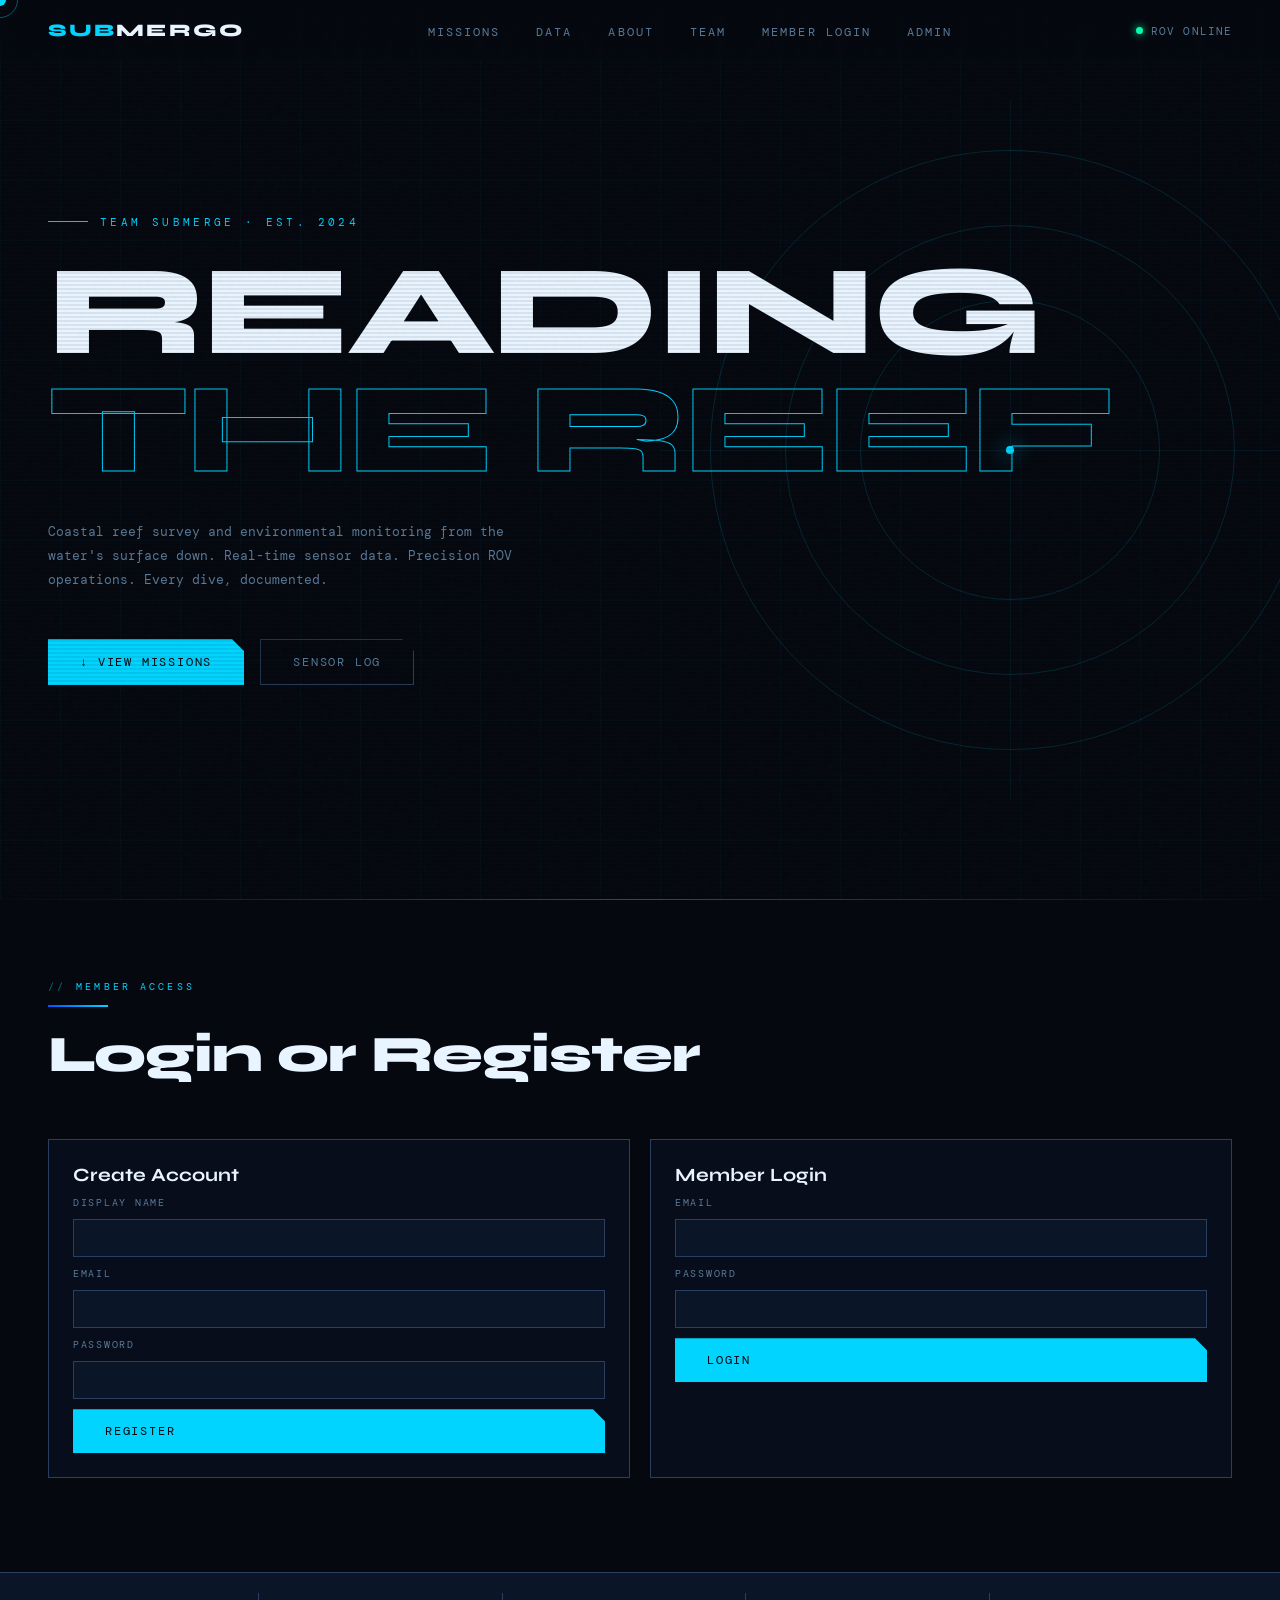
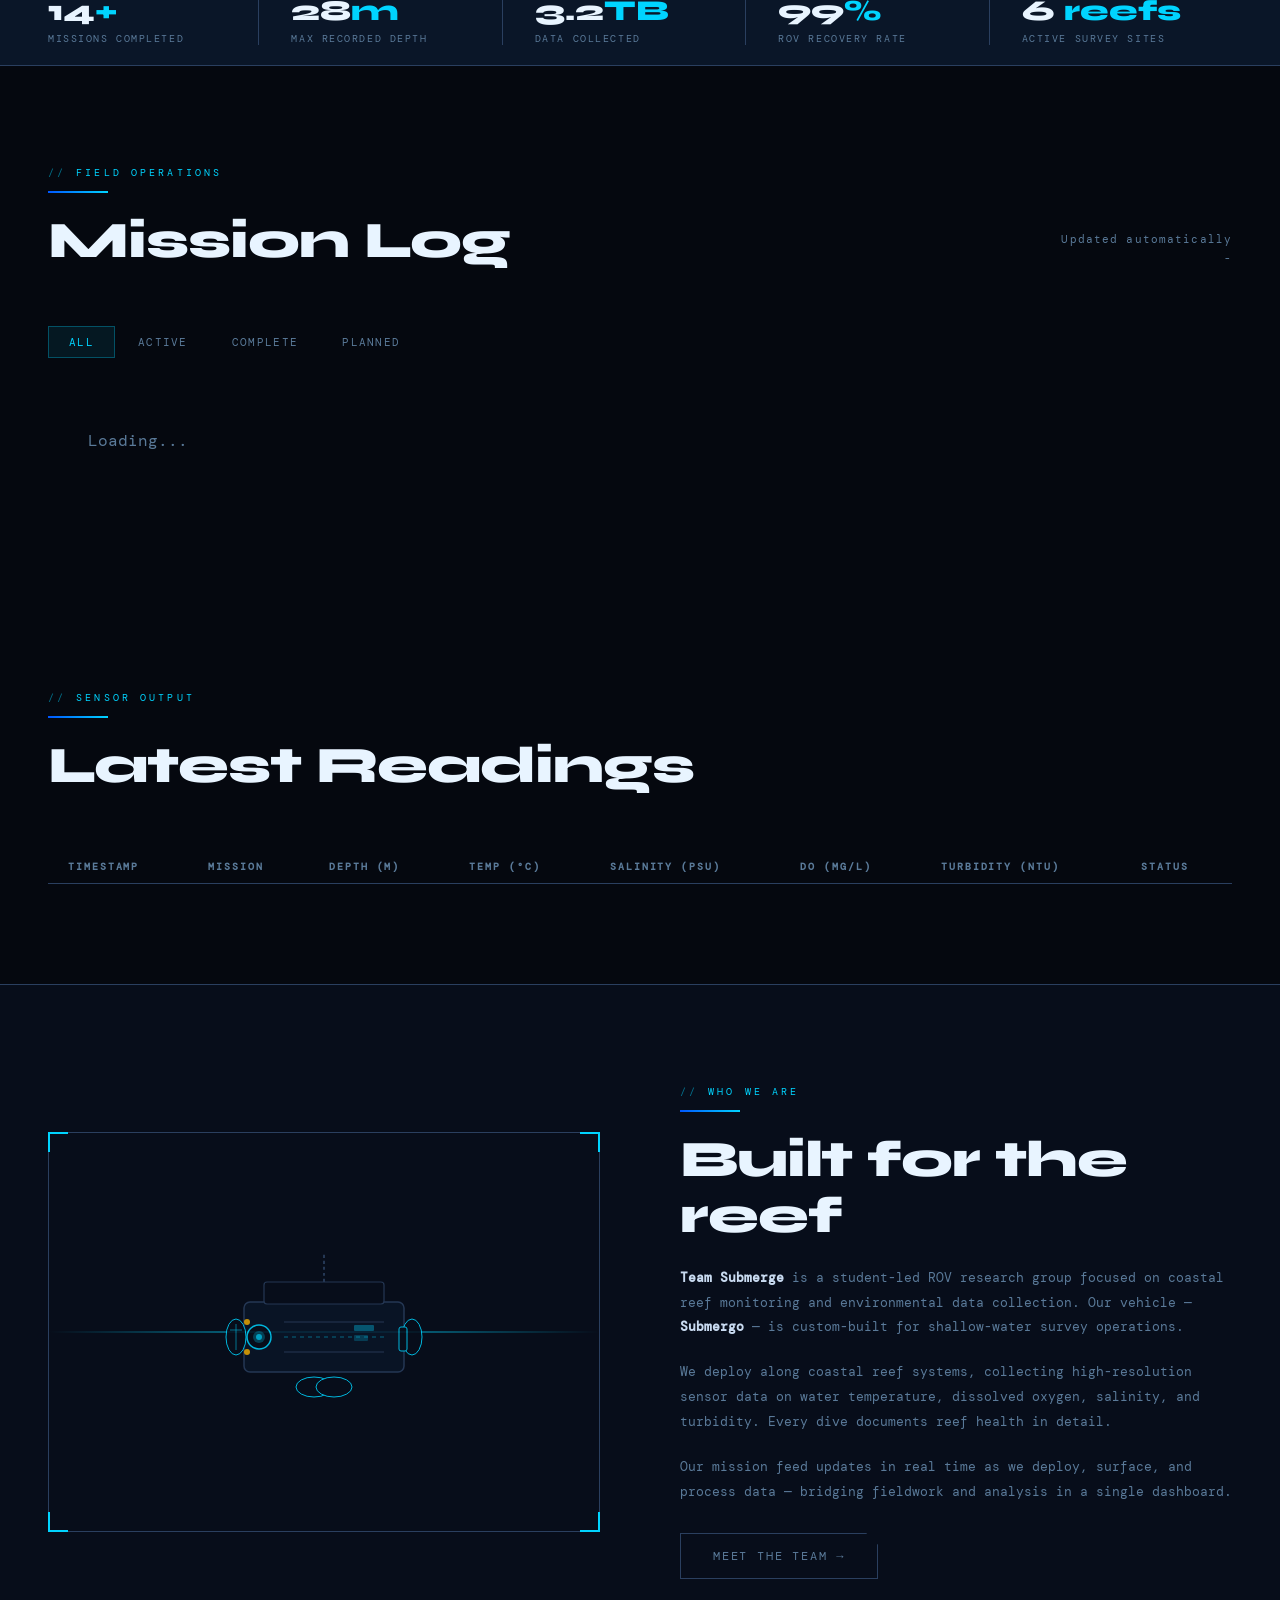
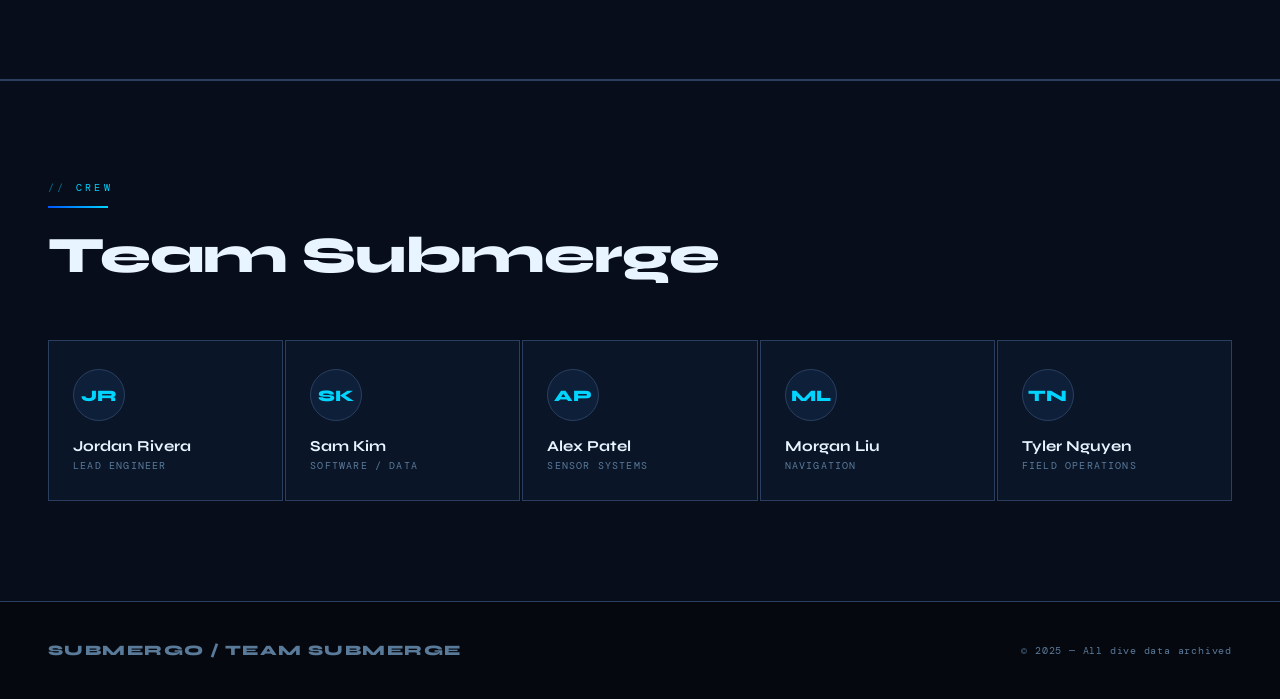
==== commit c37b7339: "Merge pull request #5 from vVSaturnVv/codex/split-one-giant-file-into-smaller-files Add full static " ====
--- a/submergo.html
+++ b/submergo.html
@@ -5,366 +5,8 @@
   <meta name="viewport" content="width=device-width, initial-scale=1.0" />
   <title>Submergo — Team Submerge</title>
   <link href="https://fonts.googleapis.com/css2?family=Syne:wght@400;600;700;800&family=DM+Mono:ital,wght@0,300;0,400;1,300&display=swap" rel="stylesheet" />
-  <style>
-    :root{--black:#05080f;--deep:#070d1a;--navy:#0a1628;--accent:#00d4ff;--accent2:#0057ff;--surface:#0e1f3a;--muted:#2a3f5f;--text:#c8daf0;--text-dim:#5a7a99;--white:#e8f4ff;--danger:#ff4444;--success:#00ffaa;--warn:#ffb700;}
-    *,*::before,*::after{box-sizing:border-box;margin:0;padding:0;}
-    html{scroll-behavior:smooth;}
-    body{background:var(--black);color:var(--text);font-family:'DM Mono',monospace;overflow-x:hidden;}
-    #cursor{position:fixed;width:12px;height:12px;background:var(--accent);border-radius:50%;pointer-events:none;z-index:9999;transform:translate(-50%,-50%);mix-blend-mode:screen;}
-    #cursor-ring{position:fixed;width:36px;height:36px;border:1px solid rgba(0,212,255,.4);border-radius:50%;pointer-events:none;z-index:9998;transform:translate(-50%,-50%);transition:transform .18s ease-out;}
-    body::before{content:'';position:fixed;inset:0;background:repeating-linear-gradient(0deg,transparent,transparent 2px,rgba(0,0,0,.07) 2px,rgba(0,0,0,.07) 4px);pointer-events:none;z-index:100;}
-    body::after{content:'';position:fixed;inset:0;background-image:url("data:image/svg+xml,%3Csvg viewBox='0 0 200 200' xmlns='http://www.w3.org/2000/svg'%3E%3Cfilter id='n'%3E%3CfeTurbulence type='fractalNoise' baseFrequency='0.9' numOctaves='4' stitchTiles='stitch'/%3E%3C/filter%3E%3Crect width='100%25' height='100%25' filter='url(%23n)' opacity='0.04'/%3E%3C/svg%3E");pointer-events:none;z-index:99;opacity:.5;}
-    nav{position:fixed;top:0;left:0;right:0;z-index:500;display:flex;align-items:center;justify-content:space-between;padding:20px 48px;background:linear-gradient(to bottom,rgba(5,8,15,.95),transparent);backdrop-filter:blur(2px);}
-    .nav-logo{font-family:'Syne',sans-serif;font-weight:800;font-size:1.1rem;letter-spacing:.12em;color:var(--white);text-decoration:none;cursor:pointer;}
-    .nav-logo span{color:var(--accent);}
-    .nav-links{display:flex;gap:36px;list-style:none;}
-    .nav-links a{color:var(--text-dim);text-decoration:none;font-size:.72rem;letter-spacing:.18em;text-transform:uppercase;transition:color .2s;cursor:pointer;}
-    .nav-links a:hover{color:var(--accent);}
-    .nav-status{display:flex;align-items:center;gap:8px;font-size:.68rem;letter-spacing:.1em;color:var(--text-dim);}
-    .status-dot{width:7px;height:7px;border-radius:50%;background:var(--success);box-shadow:0 0 8px var(--success);animation:pulse 2s infinite;}
-    @keyframes pulse{0%,100%{opacity:1;transform:scale(1)}50%{opacity:.6;transform:scale(.85)}}
-    #hero{position:relative;min-height:100vh;display:flex;flex-direction:column;justify-content:center;padding:0 48px;overflow:hidden;}
-    .sonar-container{position:absolute;right:-80px;top:50%;transform:translateY(-50%);width:700px;height:700px;}
-    .sonar-ring{position:absolute;border-radius:50%;border:1px solid rgba(0,212,255,.15);top:50%;left:50%;transform:translate(-50%,-50%);animation:sonar 4s ease-out infinite;}
-    .sonar-ring:nth-child(1){width:150px;height:150px;animation-delay:0s}.sonar-ring:nth-child(2){width:300px;height:300px;animation-delay:.8s}.sonar-ring:nth-child(3){width:450px;height:450px;animation-delay:1.6s}.sonar-ring:nth-child(4){width:600px;height:600px;animation-delay:2.4s}
-    @keyframes sonar{0%{opacity:.6}100%{opacity:0}}
-    .sonar-cross{position:absolute;top:50%;left:50%;transform:translate(-50%,-50%);width:700px;height:700px;}
-    .sonar-cross::before,.sonar-cross::after{content:'';position:absolute;background:rgba(0,212,255,.06);}
-    .sonar-cross::before{width:1px;height:100%;left:50%;top:0;}.sonar-cross::after{height:1px;width:100%;top:50%;left:0;}
-    .sonar-blip{position:absolute;top:50%;left:50%;width:8px;height:8px;background:var(--accent);border-radius:50%;transform:translate(-50%,-50%);box-shadow:0 0 20px var(--accent);}
-    .depth-grid{position:absolute;inset:0;background-image:linear-gradient(rgba(0,212,255,.03) 1px,transparent 1px),linear-gradient(90deg,rgba(0,212,255,.03) 1px,transparent 1px);background-size:60px 60px;}
-    .horizon{position:absolute;bottom:0;left:0;right:0;height:1px;background:linear-gradient(90deg,transparent,var(--accent2),var(--accent),var(--accent2),transparent);opacity:.4;}
-    .hero-label{font-size:.7rem;letter-spacing:.3em;text-transform:uppercase;color:var(--accent);margin-bottom:24px;display:flex;align-items:center;gap:12px;opacity:0;animation:fadeUp .8s forwards .2s;}
-    .hero-label::before{content:'';width:40px;height:1px;background:var(--accent);}
-    h1{font-family:'Syne',sans-serif;font-size:clamp(4rem,10vw,9rem);font-weight:800;line-height:.92;color:var(--white);letter-spacing:-.02em;opacity:0;animation:fadeUp .9s forwards .4s;}
-    h1 .highlight{color:transparent;-webkit-text-stroke:1px var(--accent);display:block;}
-    .hero-sub{margin-top:32px;max-width:480px;font-size:.82rem;line-height:1.8;color:var(--text-dim);opacity:0;animation:fadeUp .9s forwards .6s;}
-    .hero-cta{margin-top:48px;display:flex;gap:16px;opacity:0;animation:fadeUp .9s forwards .8s;}
-    .btn-primary{padding:14px 32px;background:var(--accent);color:var(--black);font-family:'DM Mono',monospace;font-size:.75rem;letter-spacing:.15em;text-transform:uppercase;border:none;cursor:pointer;text-decoration:none;display:inline-flex;align-items:center;gap:10px;transition:background .2s,transform .2s;clip-path:polygon(0 0,calc(100% - 12px) 0,100% 12px,100% 100%,0 100%);}
-    .btn-primary:hover{background:var(--white);transform:translateY(-2px);}
-    .btn-ghost{padding:14px 32px;background:transparent;color:var(--text-dim);font-family:'DM Mono',monospace;font-size:.75rem;letter-spacing:.15em;text-transform:uppercase;border:1px solid var(--muted);cursor:pointer;text-decoration:none;display:inline-flex;align-items:center;gap:10px;transition:border-color .2s,color .2s,transform .2s;clip-path:polygon(0 0,calc(100% - 12px) 0,100% 12px,100% 100%,0 100%);}
-    .btn-ghost:hover{border-color:var(--accent);color:var(--accent);transform:translateY(-2px);}
-    @keyframes fadeUp{from{opacity:0;transform:translateY(30px)}to{opacity:1;transform:translateY(0)}}
-    @keyframes fadeIn{from{opacity:0}to{opacity:1}}
-    .stats-strip{background:var(--navy);border-top:1px solid var(--muted);border-bottom:1px solid var(--muted);padding:20px 48px;display:flex;}
-    .stat-item{flex:1;display:flex;flex-direction:column;gap:4px;padding:0 32px;border-right:1px solid var(--muted);}
-    .stat-item:first-child{padding-left:0}.stat-item:last-child{border-right:none}
-    .stat-num{font-family:'Syne',sans-serif;font-size:1.8rem;font-weight:800;color:var(--white);}.stat-num .accent{color:var(--accent);}
-    .stat-desc{font-size:.65rem;letter-spacing:.15em;text-transform:uppercase;color:var(--text-dim);}
-    #missions{padding:100px 48px;}
-    .section-header{display:flex;align-items:flex-end;justify-content:space-between;margin-bottom:56px;}
-    .section-tag{font-size:.65rem;letter-spacing:.3em;text-transform:uppercase;color:var(--accent);margin-bottom:12px;display:flex;align-items:center;gap:10px;}
-    .section-tag::before{content:'//';opacity:.5;}
-    h2{font-family:'Syne',sans-serif;font-size:clamp(2rem,4vw,3.2rem);font-weight:800;color:var(--white);letter-spacing:-.02em;line-height:1.1;}
-    .section-meta{font-size:.7rem;color:var(--text-dim);letter-spacing:.1em;text-align:right;line-height:1.8;}
-    .mission-filters{display:flex;gap:2px;margin-bottom:32px;}
-    .filter-btn{padding:8px 20px;background:transparent;color:var(--text-dim);font-family:'DM Mono',monospace;font-size:.68rem;letter-spacing:.12em;text-transform:uppercase;border:1px solid transparent;cursor:pointer;transition:all .2s;}
-    .filter-btn.active{background:rgba(0,212,255,.08);color:var(--accent);border-color:rgba(0,212,255,.3);}
-    .filter-btn:hover:not(.active){color:var(--text);}
-    .missions-grid{display:grid;grid-template-columns:repeat(auto-fill,minmax(380px,1fr));gap:2px;}
-    .mission-card{background:var(--deep);border:1px solid var(--muted);padding:28px;position:relative;overflow:hidden;cursor:pointer;transition:border-color .3s,transform .3s;}
-    .mission-card::before{content:'';position:absolute;inset:0;background:linear-gradient(135deg,rgba(0,212,255,.04),transparent 60%);opacity:0;transition:opacity .3s;}
-    .mission-card:hover{border-color:rgba(0,212,255,.4);transform:translateY(-3px);}.mission-card:hover::before{opacity:1;}
-    .mission-card::after{content:'';position:absolute;top:0;right:0;width:0;height:0;border-style:solid;border-width:0 28px 28px 0;border-color:transparent var(--muted) transparent transparent;transition:border-color .3s;}
-    .mission-card:hover::after{border-color:transparent rgba(0,212,255,.4) transparent transparent;}
-    .mission-card.active-mission{border-color:rgba(0,255,170,.35);background:linear-gradient(135deg,rgba(0,255,170,.03),var(--deep));}
-    .mission-card.active-mission::after{border-color:transparent rgba(0,255,170,.5) transparent transparent;}
-    .mission-header{display:flex;justify-content:space-between;align-items:flex-start;margin-bottom:20px;}
-    .mission-id{font-size:.62rem;letter-spacing:.2em;color:var(--text-dim);text-transform:uppercase;}
-    .mission-badge{font-size:.6rem;letter-spacing:.12em;text-transform:uppercase;padding:4px 10px;border-radius:2px;}
-    .badge-active{background:rgba(0,255,170,.12);color:var(--success);border:1px solid rgba(0,255,170,.3);}
-    .badge-complete{background:rgba(0,87,255,.12);color:#6699ff;border:1px solid rgba(0,87,255,.3);}
-    .badge-planned{background:rgba(255,183,0,.1);color:var(--warn);border:1px solid rgba(255,183,0,.25);}
-    .mission-name{font-family:'Syne',sans-serif;font-size:1.2rem;font-weight:700;color:var(--white);margin-bottom:8px;line-height:1.2;}
-    .mission-date{font-size:.65rem;color:var(--text-dim);letter-spacing:.08em;margin-bottom:20px;}
-    .sensor-grid{display:grid;grid-template-columns:1fr 1fr;gap:12px;margin-bottom:20px;}
-    .sensor-item{background:rgba(0,0,0,.3);padding:10px 14px;border-left:2px solid var(--muted);}
-    .sensor-label{font-size:.58rem;letter-spacing:.15em;text-transform:uppercase;color:var(--text-dim);margin-bottom:4px;}
-    .sensor-value{font-size:.9rem;color:var(--text);}.sensor-value.highlight{color:var(--accent);}.sensor-value.warn{color:var(--warn);}
-    .mission-progress{margin-top:16px;}
-    .progress-header{display:flex;justify-content:space-between;font-size:.6rem;color:var(--text-dim);letter-spacing:.1em;text-transform:uppercase;margin-bottom:6px;}
-    .progress-bar{height:2px;background:var(--muted);position:relative;overflow:hidden;}
-    .progress-fill{height:100%;background:linear-gradient(90deg,var(--accent2),var(--accent));position:relative;}
-    .progress-fill::after{content:'';position:absolute;right:0;top:50%;width:4px;height:4px;background:var(--accent);border-radius:50%;transform:translateY(-50%);box-shadow:0 0 8px var(--accent);}
-    .mission-location{margin-top:16px;font-size:.65rem;color:var(--text-dim);display:flex;align-items:center;gap:8px;}
-    .mission-location::before{content:'\25C8';color:var(--accent);font-size:.7rem;}
-    .live-ticker{margin-top:16px;padding:10px 14px;background:rgba(0,255,170,.05);border:1px solid rgba(0,255,170,.2);font-size:.62rem;letter-spacing:.05em;color:var(--success);display:flex;align-items:center;gap:8px;overflow:hidden;}
-    .live-dot{width:5px;height:5px;border-radius:50%;background:var(--success);animation:pulse 1s infinite;flex-shrink:0;}
-    .ticker-text{white-space:nowrap;overflow:hidden;text-overflow:ellipsis;}
-    #about{padding:100px 48px;background:var(--deep);border-top:1px solid var(--muted);border-bottom:1px solid var(--muted);display:grid;grid-template-columns:1fr 1fr;gap:80px;align-items:center;}
-    .about-visual{position:relative;height:400px;}
-    .rov-frame{position:absolute;inset:0;border:1px solid var(--muted);display:flex;align-items:center;justify-content:center;}
-    .rov-svg{width:280px;height:auto;opacity:.85;}
-    .scan-line{position:absolute;left:0;right:0;height:2px;background:linear-gradient(90deg,transparent,var(--accent),transparent);animation:scan 3s linear infinite;opacity:.6;}
-    @keyframes scan{0%{top:0}100%{top:100%}}
-    .corner-tl,.corner-tr,.corner-bl,.corner-br{position:absolute;width:20px;height:20px;}
-    .corner-tl{top:-1px;left:-1px;border-top:2px solid var(--accent);border-left:2px solid var(--accent);}
-    .corner-tr{top:-1px;right:-1px;border-top:2px solid var(--accent);border-right:2px solid var(--accent);}
-    .corner-bl{bottom:-1px;left:-1px;border-bottom:2px solid var(--accent);border-left:2px solid var(--accent);}
-    .corner-br{bottom:-1px;right:-1px;border-bottom:2px solid var(--accent);border-right:2px solid var(--accent);}
-    .about-content p{font-size:.82rem;line-height:1.9;color:var(--text-dim);margin-bottom:20px;}.about-content p strong{color:var(--text);}
-    #data{padding:100px 48px;}
-    .data-table{width:100%;border-collapse:collapse;font-size:.72rem;}
-    .data-table thead th{text-align:left;padding:10px 20px;font-size:.6rem;letter-spacing:.2em;text-transform:uppercase;color:var(--text-dim);border-bottom:1px solid var(--muted);}
-    .data-table tbody tr{border-bottom:1px solid rgba(42,63,95,.4);transition:background .15s;cursor:pointer;}
-    .data-table tbody tr:hover{background:rgba(0,212,255,.03);}
-    .data-table tbody td{padding:14px 20px;color:var(--text);}.data-table tbody td:first-child{color:var(--text-dim);}
-    .td-accent{color:var(--accent)!important;}.td-success{color:var(--success)!important;}.td-warn{color:var(--warn)!important;}
-    #team{padding:100px 48px;background:var(--deep);border-top:1px solid var(--muted);}
-    .team-grid{display:grid;grid-template-columns:repeat(auto-fill,minmax(200px,1fr));gap:2px;margin-top:56px;}
-    .team-card{background:var(--navy);padding:28px 24px;border:1px solid var(--muted);transition:border-color .3s;cursor:pointer;}
-    .team-card:hover{border-color:rgba(0,212,255,.35);}
-    .team-avatar{width:52px;height:52px;background:var(--surface);border:1px solid var(--muted);border-radius:50%;display:flex;align-items:center;justify-content:center;font-family:'Syne',sans-serif;font-weight:800;font-size:1rem;color:var(--accent);margin-bottom:16px;}
-    .team-name{font-family:'Syne',sans-serif;font-weight:700;font-size:.95rem;color:var(--white);margin-bottom:4px;}
-    .team-role{font-size:.62rem;letter-spacing:.12em;text-transform:uppercase;color:var(--text-dim);}
-    footer{padding:40px 48px;border-top:1px solid var(--muted);display:flex;align-items:center;justify-content:space-between;}
-    .footer-logo{font-family:'Syne',sans-serif;font-weight:800;font-size:.9rem;letter-spacing:.1em;color:var(--text-dim);}
-    .footer-copy{font-size:.62rem;color:var(--text-dim);letter-spacing:.08em;}
-    .section-divider{width:60px;height:2px;background:linear-gradient(90deg,var(--accent2),var(--accent));margin-bottom:20px;}
-    @media(max-width:900px){nav{padding:16px 24px;}.nav-links{display:none;}#hero,#missions,#data,#team,footer{padding-left:24px;padding-right:24px;}#about{grid-template-columns:1fr;padding:60px 24px;}.about-visual{height:260px;}.sonar-container{right:-200px;opacity:.4;}.stats-strip{padding:16px 24px;overflow-x:auto;}.missions-grid{grid-template-columns:1fr;}}
-
-    /* ADMIN STYLES */
-    #admin-site{display:none;}
-    #login-screen{position:fixed;inset:0;z-index:1000;background:var(--black);display:flex;align-items:center;justify-content:center;}
-    .login-box{background:var(--deep);border:1px solid var(--muted);padding:48px 56px;width:100%;max-width:420px;position:relative;}
-    .login-box::before{content:'';position:absolute;top:0;left:0;right:0;height:2px;background:linear-gradient(90deg,var(--accent2),var(--accent));}
-    .lc-tl,.lc-tr,.lc-bl,.lc-br{position:absolute;width:14px;height:14px;}
-    .lc-tl{top:-1px;left:-1px;border-top:2px solid var(--accent);border-left:2px solid var(--accent);}
-    .lc-tr{top:-1px;right:-1px;border-top:2px solid var(--accent);border-right:2px solid var(--accent);}
-    .lc-bl{bottom:-1px;left:-1px;border-bottom:2px solid var(--accent);border-left:2px solid var(--accent);}
-    .lc-br{bottom:-1px;right:-1px;border-bottom:2px solid var(--accent);border-right:2px solid var(--accent);}
-    .login-logo{font-family:'Syne',sans-serif;font-weight:800;font-size:1.3rem;letter-spacing:.15em;color:var(--white);margin-bottom:6px;}.login-logo span{color:var(--accent);}
-    .login-sub{font-size:.65rem;letter-spacing:.2em;text-transform:uppercase;color:var(--text-dim);margin-bottom:36px;}
-    .login-label{font-size:.62rem;letter-spacing:.15em;text-transform:uppercase;color:var(--text-dim);margin-bottom:8px;display:block;}
-    .login-input{width:100%;padding:12px 16px;background:var(--navy);border:1px solid var(--muted);color:var(--white);font-family:'DM Mono',monospace;font-size:.85rem;outline:none;transition:border-color .2s;margin-bottom:24px;}
-    .login-input:focus{border-color:var(--accent);}
-    .login-btn{width:100%;padding:14px;background:var(--accent);color:var(--black);font-family:'DM Mono',monospace;font-size:.75rem;letter-spacing:.2em;text-transform:uppercase;border:none;cursor:pointer;transition:background .2s;clip-path:polygon(0 0,calc(100% - 10px) 0,100% 10px,100% 100%,0 100%);}
-    .login-btn:hover{background:var(--white);}
-    .login-error{font-size:.68rem;color:var(--danger);margin-top:14px;display:none;}
-    .admin-sidebar{position:fixed;top:0;left:0;bottom:0;width:240px;background:var(--deep);border-right:1px solid var(--muted);display:flex;flex-direction:column;z-index:100;}
-    .sidebar-logo{padding:24px 24px 20px;border-bottom:1px solid var(--muted);}
-    .sidebar-logo-text{font-family:'Syne',sans-serif;font-weight:800;font-size:.95rem;letter-spacing:.1em;color:var(--white);}.sidebar-logo-text span{color:var(--accent);}
-    .sidebar-badge{font-size:.58rem;letter-spacing:.15em;text-transform:uppercase;color:var(--text-dim);margin-top:4px;}
-    .sidebar-nav{padding:20px 0;flex:1;}
-    .sidebar-section-label{font-size:.55rem;letter-spacing:.25em;text-transform:uppercase;color:var(--text-dim);padding:0 24px 8px;opacity:.6;}
-    .sidebar-link{display:flex;align-items:center;gap:12px;padding:10px 24px;font-size:.72rem;letter-spacing:.08em;color:var(--text-dim);cursor:pointer;transition:all .15s;border-left:2px solid transparent;}
-    .sidebar-link:hover{color:var(--text);background:rgba(0,212,255,.03);}.sidebar-link.active{color:var(--accent);border-left-color:var(--accent);background:rgba(0,212,255,.06);}
-    .sidebar-link .icon{font-size:.9rem;width:18px;}
-    .sidebar-footer{padding:16px 24px;border-top:1px solid var(--muted);display:flex;flex-direction:column;gap:8px;}
-    .logout-btn{width:100%;padding:9px;background:transparent;border:1px solid var(--muted);color:var(--text-dim);font-family:'DM Mono',monospace;font-size:.65rem;letter-spacing:.12em;text-transform:uppercase;cursor:pointer;transition:all .2s;}
-    .logout-btn:hover{border-color:var(--danger);color:var(--danger);}
-    .view-site-btn{width:100%;padding:9px;background:transparent;border:1px solid var(--muted);color:var(--text-dim);font-family:'DM Mono',monospace;font-size:.65rem;letter-spacing:.12em;text-transform:uppercase;cursor:pointer;transition:all .2s;}
-    .view-site-btn:hover{border-color:var(--accent);color:var(--accent);}
-    .admin-main{margin-left:240px;min-height:100vh;}
-    .admin-topbar{background:var(--deep);border-bottom:1px solid var(--muted);padding:18px 40px;display:flex;align-items:center;justify-content:space-between;position:sticky;top:0;z-index:50;}
-    .topbar-title{font-family:'Syne',sans-serif;font-weight:700;font-size:1rem;color:var(--white);}
-    .topbar-meta{font-size:.62rem;color:var(--text-dim);letter-spacing:.1em;}
-    .publish-btn{padding:10px 28px;background:var(--success);color:var(--black);font-family:'DM Mono',monospace;font-size:.7rem;letter-spacing:.15em;text-transform:uppercase;border:none;cursor:pointer;transition:all .2s;clip-path:polygon(0 0,calc(100% - 8px) 0,100% 8px,100% 100%,0 100%);display:flex;align-items:center;gap:8px;}
-    .publish-btn:hover{background:#00ffcc;transform:translateY(-1px);}.publish-btn:disabled{opacity:.5;cursor:not-allowed;transform:none;}
-    .tab-panel{display:none;padding:40px;}.tab-panel.active{display:block;}
-    #toast{position:fixed;bottom:32px;right:32px;padding:14px 24px;font-size:.72rem;letter-spacing:.08em;border-left:3px solid var(--success);background:var(--deep);color:var(--success);z-index:9999;transform:translateY(100px);opacity:0;transition:all .3s cubic-bezier(.16,1,.3,1);pointer-events:none;}
-    #toast.show{transform:translateY(0);opacity:1;}#toast.error{border-color:var(--danger);color:var(--danger);}
-    .form-grid{display:grid;grid-template-columns:1fr 1fr;gap:24px;margin-bottom:32px;}.form-grid.single{grid-template-columns:1fr;}
-    .form-group{display:flex;flex-direction:column;gap:8px;}
-    .form-label{font-size:.6rem;letter-spacing:.18em;text-transform:uppercase;color:var(--text-dim);}
-    .form-input,.form-textarea,.form-select{padding:10px 14px;background:var(--navy);border:1px solid var(--muted);color:var(--white);font-family:'DM Mono',monospace;font-size:.78rem;outline:none;transition:border-color .2s;width:100%;}
-    .form-input:focus,.form-textarea:focus,.form-select:focus{border-color:var(--accent);}
-    .form-textarea{resize:vertical;min-height:80px;}.form-select option{background:var(--navy);}
-    .section-card{background:var(--deep);border:1px solid var(--muted);margin-bottom:24px;}
-    .section-card-header{padding:18px 24px;border-bottom:1px solid var(--muted);display:flex;align-items:center;justify-content:space-between;}
-    .section-card-title{font-family:'Syne',sans-serif;font-weight:700;font-size:.9rem;color:var(--white);}
-    .section-card-body{padding:24px;}
-    .mission-list{display:flex;flex-direction:column;gap:2px;margin-bottom:24px;}
-    .mission-row{background:var(--navy);border:1px solid var(--muted);padding:16px 20px;display:flex;align-items:center;justify-content:space-between;transition:border-color .2s;}
-    .mission-row:hover{border-color:rgba(0,212,255,.3);}
-    .mission-row-info{display:flex;flex-direction:column;gap:4px;}
-    .mission-row-id{font-size:.6rem;letter-spacing:.2em;color:var(--text-dim);}
-    .mission-row-name{font-family:'Syne',sans-serif;font-weight:600;font-size:.88rem;color:var(--white);}
-    .mission-row-actions{display:flex;gap:8px;align-items:center;}
-    .icon-btn{padding:7px 14px;background:transparent;border:1px solid var(--muted);color:var(--text-dim);font-family:'DM Mono',monospace;font-size:.62rem;letter-spacing:.1em;cursor:pointer;transition:all .15s;}
-    .icon-btn:hover{border-color:var(--accent);color:var(--accent);}.icon-btn.danger:hover{border-color:var(--danger);color:var(--danger);}
-    .abadge{font-size:.55rem;letter-spacing:.12em;text-transform:uppercase;padding:3px 8px;border-radius:2px;margin-left:8px;}
-    .abadge-active{background:rgba(0,255,170,.12);color:var(--success);}.abadge-complete{background:rgba(0,87,255,.12);color:#6699ff;}.abadge-planned{background:rgba(255,183,0,.1);color:var(--warn);}
-    .sensor-editor-row{display:grid;grid-template-columns:1fr 1fr auto;gap:8px;margin-bottom:8px;align-items:center;}
-    .add-sensor-btn{padding:8px 16px;background:transparent;border:1px dashed var(--muted);color:var(--text-dim);font-family:'DM Mono',monospace;font-size:.65rem;letter-spacing:.1em;cursor:pointer;transition:all .2s;width:100%;margin-top:8px;}
-    .add-sensor-btn:hover{border-color:var(--accent);color:var(--accent);}
-    .remove-btn{padding:8px 12px;background:transparent;border:1px solid var(--muted);color:var(--danger);font-family:'DM Mono',monospace;font-size:.7rem;cursor:pointer;}
-    .modal-overlay{position:fixed;inset:0;background:rgba(5,8,15,.92);z-index:800;display:none;align-items:center;justify-content:center;padding:24px;}
-    .modal-overlay.open{display:flex;}
-    .modal{background:var(--deep);border:1px solid var(--muted);width:100%;max-width:680px;max-height:90vh;overflow-y:auto;position:relative;}
-    .modal::before{content:'';position:absolute;top:0;left:0;right:0;height:2px;background:linear-gradient(90deg,var(--accent2),var(--accent));}
-    .modal-header{padding:24px 28px;border-bottom:1px solid var(--muted);display:flex;justify-content:space-between;align-items:center;}
-    .modal-title{font-family:'Syne',sans-serif;font-weight:700;font-size:1rem;color:var(--white);}
-    .modal-close{background:none;border:none;color:var(--text-dim);font-size:1.2rem;cursor:pointer;padding:4px 8px;}
-    .modal-body{padding:28px;}.modal-footer{padding:20px 28px;border-top:1px solid var(--muted);display:flex;justify-content:flex-end;gap:12px;}
-    .save-mission-btn{padding:12px 28px;background:var(--accent);color:var(--black);font-family:'DM Mono',monospace;font-size:.72rem;letter-spacing:.15em;text-transform:uppercase;border:none;cursor:pointer;transition:background .2s;clip-path:polygon(0 0,calc(100% - 8px) 0,100% 8px,100% 100%,0 100%);}
-    .save-mission-btn:hover{background:var(--white);}
-    .cancel-btn{padding:12px 20px;background:transparent;border:1px solid var(--muted);color:var(--text-dim);font-family:'DM Mono',monospace;font-size:.72rem;cursor:pointer;}
-    .sensor-table-editor{width:100%;border-collapse:collapse;font-size:.72rem;}
-    .sensor-table-editor th{text-align:left;padding:8px 12px;font-size:.58rem;letter-spacing:.18em;text-transform:uppercase;color:var(--text-dim);border-bottom:1px solid var(--muted);}
-    .sensor-table-editor td{padding:6px 4px;border-bottom:1px solid rgba(42,63,95,.3);}
-    .sensor-table-editor input,.sensor-table-editor select{width:100%;padding:6px 8px;background:var(--navy);border:1px solid transparent;color:var(--white);font-family:'DM Mono',monospace;font-size:.7rem;outline:none;}
-    .sensor-table-editor input:focus,.sensor-table-editor select:focus{border-color:var(--accent);}
-    .add-row-btn{padding:8px 20px;background:transparent;border:1px dashed var(--muted);color:var(--text-dim);font-family:'DM Mono',monospace;font-size:.65rem;letter-spacing:.1em;cursor:pointer;transition:all .2s;margin-top:12px;}
-    .add-row-btn:hover{border-color:var(--accent);color:var(--accent);}
-    .page-heading{margin-bottom:32px;}.page-tag{font-size:.6rem;letter-spacing:.25em;text-transform:uppercase;color:var(--accent);margin-bottom:8px;}
-    .page-h{font-family:'Syne',sans-serif;font-weight:800;font-size:1.6rem;color:var(--white);letter-spacing:-.01em;}
-    .page-desc{font-size:.72rem;color:var(--text-dim);margin-top:8px;line-height:1.7;}
-    .adivider{height:1px;background:var(--muted);margin:32px 0;}
-
-    /* FIX: public nav styling was accidentally applying to the admin sidebar <nav>, creating an invisible fixed blur header over the Publish button. */
-    #admin-site .sidebar-nav{position:static !important;top:auto !important;left:auto !important;right:auto !important;z-index:auto !important;display:block !important;padding:20px 0 !important;background:transparent !important;backdrop-filter:none !important;-webkit-backdrop-filter:none !important;}
-    #admin-site .admin-topbar{z-index:900 !important;}
-    #admin-site .publish-btn{position:relative;z-index:901;pointer-events:auto;}
-  
-
-
-/* HARD SEPARATION FIX: public page cannot leak into admin page */
-body.admin-mode #public-site,
-body.admin-mode #cursor,
-body.admin-mode #cursor-ring {
-  display: none !important;
-}
-body.public-mode #admin-site {
-  display: none !important;
-}
-
-/* Admin layout + typography reset */
-#admin-site {
-  font-family: 'DM Mono', monospace !important;
-  font-size: 13px !important;
-  line-height: 1.35 !important;
-  color: var(--text) !important;
-  background: var(--black) !important;
-  min-height: 100vh !important;
-}
-#admin-site * {
-  box-sizing: border-box !important;
-}
-#admin-site nav.sidebar-nav {
-  position: static !important;
-  inset: auto !important;
-  width: auto !important;
-  padding: 20px 0 !important;
-  display: block !important;
-  background: transparent !important;
-  background-image: none !important;
-  backdrop-filter: none !important;
-  -webkit-backdrop-filter: none !important;
-}
-#admin-site .admin-sidebar {
-  position: fixed !important;
-  top: 0 !important;
-  left: 0 !important;
-  bottom: 0 !important;
-  width: 240px !important;
-  background: var(--deep) !important;
-  border-right: 1px solid var(--muted) !important;
-  z-index: 1000 !important;
-}
-#admin-site .admin-main {
-  margin-left: 240px !important;
-  min-height: 100vh !important;
-}
-#admin-site .admin-topbar {
-  position: sticky !important;
-  top: 0 !important;
-  z-index: 1001 !important;
-  background: var(--deep) !important;
-  border-bottom: 1px solid var(--muted) !important;
-  padding: 18px 40px !important;
-}
-#admin-site h1,
-#admin-site h2,
-#admin-site h3,
-#admin-site p,
-#admin-site a,
-#admin-site button,
-#admin-site input,
-#admin-site textarea,
-#admin-site select,
-#admin-site div,
-#admin-site span,
-#admin-site label,
-#admin-site th,
-#admin-site td {
-  font-family: inherit;
-}
-#admin-site .page-h {
-  font-family: 'Syne', sans-serif !important;
-  font-size: 1.25rem !important;
-  line-height: 1.15 !important;
-  font-weight: 800 !important;
-  color: var(--white) !important;
-}
-#admin-site .page-desc {
-  font-size: 0.68rem !important;
-  line-height: 1.55 !important;
-}
-#admin-site .page-tag,
-#admin-site .form-label,
-#admin-site .topbar-meta,
-#admin-site .sidebar-badge,
-#admin-site .sidebar-section-label {
-  font-size: 0.56rem !important;
-  line-height: 1.3 !important;
-}
-#admin-site .topbar-title {
-  font-family: 'Syne', sans-serif !important;
-  font-size: 0.9rem !important;
-  line-height: 1.2 !important;
-}
-#admin-site .sidebar-logo-text {
-  font-family: 'Syne', sans-serif !important;
-  font-size: 0.82rem !important;
-  line-height: 1.2 !important;
-}
-#admin-site .sidebar-link {
-  font-size: 0.66rem !important;
-  line-height: 1.2 !important;
-}
-#admin-site .section-card-title,
-#admin-site .modal-title,
-#admin-site .mission-row-name {
-  font-family: 'Syne', sans-serif !important;
-  font-size: 0.78rem !important;
-  line-height: 1.2 !important;
-}
-#admin-site .form-input,
-#admin-site .form-textarea,
-#admin-site .form-select {
-  font-size: 0.68rem !important;
-  line-height: 1.35 !important;
-}
-#admin-site button,
-#admin-site .icon-btn,
-#admin-site .publish-btn,
-#admin-site .logout-btn,
-#admin-site .view-site-btn,
-#admin-site .save-mission-btn,
-#admin-site .cancel-btn {
-  font-family: 'DM Mono', monospace !important;
-  font-size: 0.6rem !important;
-  line-height: 1.2 !important;
-  cursor: pointer !important;
-}
-#admin-site .publish-btn {
-  font-size: 0.62rem !important;
-  position: relative !important;
-  z-index: 1002 !important;
-  pointer-events: auto !important;
-}
-#admin-site .mission-row-id,
-#admin-site .sensor-table-editor,
-#admin-site .sensor-table-editor input,
-#admin-site .sensor-table-editor select {
-  font-size: 0.62rem !important;
-}
-#admin-site .sensor-table-editor th {
-  font-size: 0.52rem !important;
-}
-
-</style>
+    <link rel="stylesheet" href="submergo.css" />
+
 </head>
 <body>
 
@@ -376,7 +18,7 @@
     <a class="nav-logo" href="#"><span>SUB</span>MERGO</a>
     <ul class="nav-links">
       <li><a href="#missions">Missions</a></li><li><a href="#data">Data</a></li>
-      <li><a href="#about">About</a></li><li><a href="#team">Team</a></li><li><a href="?admin">Admin</a></li>
+      <li><a href="#about">About</a></li><li><a href="#team">Team</a></li><li><a href="#member-auth">Member Login</a></li><li><a href="?admin">Admin</a></li>
     </ul>
     <div class="nav-status"><div class="status-dot"></div><span>ROV ONLINE</span></div>
   </nav>
@@ -392,6 +34,33 @@
       <a class="btn-ghost" href="#data">Sensor Log</a>
     </div>
   </section>
+  <section id="member-auth">
+    <div class="section-header">
+      <div><div class="section-tag">Member Access</div><div class="section-divider"></div><h2>Login or Register</h2></div>
+    </div>
+    <div class="auth-grid">
+      <form class="auth-card" id="register-form">
+        <h3>Create Account</h3>
+        <label class="form-label">Display Name</label>
+        <input class="form-input" id="reg-name" required />
+        <label class="form-label">Email</label>
+        <input class="form-input" id="reg-email" type="email" required />
+        <label class="form-label">Password</label>
+        <input class="form-input" id="reg-password" type="password" required />
+        <button class="btn-primary" type="submit">Register</button>
+      </form>
+      <form class="auth-card" id="member-login-form">
+        <h3>Member Login</h3>
+        <label class="form-label">Email</label>
+        <input class="form-input" id="login-email" type="email" required />
+        <label class="form-label">Password</label>
+        <input class="form-input" id="login-password" type="password" required />
+        <button class="btn-primary" type="submit">Login</button>
+      </form>
+    </div>
+    <div id="member-auth-msg"></div>
+  </section>
+  
   <div class="stats-strip">
     <div class="stat-item"><div class="stat-num">14<span class="accent">+</span></div><div class="stat-desc">Missions Completed</div></div>
     <div class="stat-item"><div class="stat-num">28<span class="accent">m</span></div><div class="stat-desc">Max Recorded Depth</div></div>
@@ -584,246 +253,7 @@
 
 <div id="toast"></div>
 
-<script>
-  // == CHANGE THIS PASSWORD ==
-  const ADMIN_PASSWORD = 'SUBMERGE_ADMIN';
-
-  // Standalone storage fallback: uses ChatGPT storage when available, otherwise browser localStorage.
-  if (!window.storage) {
-    window.storage = {
-      async get(key) {
-        const value = localStorage.getItem(key);
-        return value === null ? null : { value };
-      },
-      async set(key, value) {
-        localStorage.setItem(key, value);
-        return { value };
-      }
-    };
-  }
-
-  const DEFAULT_MISSIONS = [
-    {id:'SMRG-015',name:'Coral Health Survey - Tide Ridge',status:'active',date:'Jun 14, 2025 08:32 UTC',location:'Tide Ridge Reef, Zone 4B',progress:62,sensors:[{label:'Depth',value:'12 m',cls:'highlight'},{label:'Temp',value:'26.4 C',cls:''},{label:'Salinity',value:'35.1 PSU',cls:''},{label:'DO',value:'7.8 mg/L',cls:'highlight'}],ticker:'LIVE Thruster 3 nominal Video feed 1080p Coral canopy detected'},
-    {id:'SMRG-014',name:'Bleaching Event Transect',status:'complete',date:'May 29, 2025',location:'Shallows East, Marker 7',progress:100,sensors:[{label:'Max Depth',value:'18 m',cls:''},{label:'Temp Delta',value:'+2.1 C',cls:'warn'},{label:'Duration',value:'3h 44m',cls:''},{label:'DO Avg',value:'7.2 mg/L',cls:''}]},
-    {id:'SMRG-013',name:'Sediment Flow - Lagoon Mouth',status:'complete',date:'May 10, 2025',location:'Kettleford Lagoon Inlet',progress:100,sensors:[{label:'Max Depth',value:'9 m',cls:''},{label:'Turbidity',value:'22 NTU',cls:'warn'},{label:'Duration',value:'2h 20m',cls:''},{label:'Samples',value:'940',cls:''}]},
-    {id:'SMRG-016',name:'Night Survey - Reef Flat',status:'planned',date:'Jun 28, 2025 (est.)',location:'Nightshore Reef Flat',progress:0,sensors:[{label:'Target Depth',value:'6 m',cls:''},{label:'Duration',value:'~2h',cls:''},{label:'Cameras',value:'Low-light',cls:''},{label:'Team',value:'5 members',cls:''}]},
-  ];
-  const DEFAULT_SENSOR_ROWS = [
-    {ts:'2025-06-14 09:14:22',mission:'SMRG-015',depth:12,temp:26.4,sal:35.1,DO:7.8,turb:4.1,status:'nominal'},
-    {ts:'2025-06-14 08:52:10',mission:'SMRG-015',depth:8,temp:27.0,sal:35.0,DO:7.5,turb:3.6,status:'nominal'},
-    {ts:'2025-06-14 08:34:05',mission:'SMRG-015',depth:4,temp:28.2,sal:34.8,DO:8.1,turb:2.9,status:'nominal'},
-    {ts:'2025-05-29 14:10:44',mission:'SMRG-014',depth:18,temp:28.5,sal:35.3,DO:7.2,turb:3.0,status:'archived'},
-    {ts:'2025-05-29 11:22:33',mission:'SMRG-014',depth:12,temp:29.1,sal:35.2,DO:7.0,turb:3.4,status:'archived'},
-    {ts:'2025-05-10 10:04:17',mission:'SMRG-013',depth:9,temp:27.6,sal:34.5,DO:6.9,turb:22.0,status:'flagged'},
-  ];
-
-  let missions=[], sensorRows=[], heroData={}, aboutData={}, activeFilter='all';
-
-  function route(){
-    const adminMode = window.location.search.includes('admin') || window.location.hash==='#admin';
-    if(adminMode){
-      document.body.classList.add('admin-mode');
-      document.body.classList.remove('public-mode');
-      document.getElementById('public-site').style.display='none';
-      document.body.classList.add('admin-mode'); document.body.classList.remove('public-mode'); document.getElementById('admin-site').style.display='block';
-    } else {
-      document.body.classList.add('public-mode');
-      document.body.classList.remove('admin-mode');
-      document.getElementById('public-site').style.display='block';
-      document.getElementById('admin-site').style.display='none';
-      initPublic();
-    }
-  }
-
-  function switchToPublic(){
-    document.body.classList.add('public-mode');
-    document.body.classList.remove('admin-mode');
-    document.getElementById('admin-site').style.display='none';
-    document.getElementById('public-site').style.display='block';
-    loadPublicData();
-  }
-
-  // PUBLIC
-  function initPublic(){
-    const cursor=document.getElementById('cursor'),ring=document.getElementById('cursor-ring');
-    let mx=0,my=0,rx=0,ry=0;
-    document.addEventListener('mousemove',e=>{mx=e.clientX;my=e.clientY;});
-    (function ac(){cursor.style.left=mx+'px';cursor.style.top=my+'px';rx+=(mx-rx)*.12;ry+=(my-ry)*.12;ring.style.left=rx+'px';ring.style.top=ry+'px';requestAnimationFrame(ac);})();
-    let td=12,cd=0;
-    const de=document.getElementById('depth-counter');
-    function ad(){if(cd<td){cd=Math.min(cd+Math.ceil((td-cd)*.04)+1,td);if(de) de.textContent=cd;setTimeout(ad,16);}}
-    setTimeout(ad,1000);
-    setInterval(()=>{td=8+Math.round(Math.random()*10);ad();},5000);
-    loadPublicData();
-  }
-
-  async function loadPublicData(){
-    missions=JSON.parse(JSON.stringify(DEFAULT_MISSIONS));
-    sensorRows=JSON.parse(JSON.stringify(DEFAULT_SENSOR_ROWS));
-    try{const r=await window.storage.get('submergo:missions',true);if(r&&r.value)missions=JSON.parse(r.value);}catch(e){}
-    try{const r=await window.storage.get('submergo:sensorRows',true);if(r&&r.value)sensorRows=JSON.parse(r.value);}catch(e){}
-    try{
-      const r=await window.storage.get('submergo:hero',true);
-      if(r&&r.value){
-        const h=JSON.parse(r.value);
-        const t=document.getElementById('hero-title-el');
-        if(h.line1&&t.childNodes[0]) t.childNodes[0].textContent=h.line1;
-        if(h.line2) document.getElementById('hero-title-line2').textContent=h.line2;
-        if(h.sub) document.getElementById('hero-sub-el').textContent=h.sub;
-        if(h.label) document.getElementById('hero-label').textContent=h.label;
-      }
-    }catch(e){}
-    try{
-      const r=await window.storage.get('submergo:about',true);
-      if(r&&r.value){
-        const a=JSON.parse(r.value);
-        if(a.heading) document.getElementById('about-heading').textContent=a.heading;
-        if(a.p1) document.getElementById('about-p1').innerHTML=a.p1;
-        if(a.p2) document.getElementById('about-p2').textContent=a.p2;
-        if(a.p3) document.getElementById('about-p3').textContent=a.p3;
-      }
-    }catch(e){}
-    document.getElementById('last-updated').textContent=new Date().toLocaleString('en-US',{month:'short',day:'numeric',hour:'2-digit',minute:'2-digit'});
-    renderPublicMissions();
-    renderSensorTable();
-  }
-
-  function filterMissions(f,btn){activeFilter=f;document.querySelectorAll('.filter-btn').forEach(b=>b.classList.remove('active'));btn.classList.add('active');renderPublicMissions();}
-
-  function renderPublicMissions(){
-    const grid=document.getElementById('missions-grid');
-    const filtered=activeFilter==='all'?missions:missions.filter(m=>m.status===activeFilter);
-    if(!filtered.length){grid.innerHTML='<div style="padding:40px;color:var(--text-dim);">No missions found.</div>';return;}
-    grid.innerHTML=filtered.map(m=>`
-      <div class="mission-card ${m.status==='active'?'active-mission':''}">
-        <div class="mission-header"><div class="mission-id">${m.id}</div><div class="mission-badge ${m.status==='active'?'badge-active':m.status==='complete'?'badge-complete':'badge-planned'}">${m.status}</div></div>
-        <div class="mission-name">${m.name}</div>
-        <div class="mission-date">${m.date}</div>
-        <div class="sensor-grid">${m.sensors.map(s=>`<div class="sensor-item"><div class="sensor-label">${s.label}</div><div class="sensor-value ${s.cls}">${s.value}</div></div>`).join('')}</div>
-        ${m.status!=='planned'?`<div class="mission-progress"><div class="progress-header"><span>Mission Progress</span><span>${m.progress}%</span></div><div class="progress-bar"><div class="progress-fill" style="width:${m.progress}%"></div></div></div>`:''}
-        <div class="mission-location">${m.location}</div>
-        ${m.ticker?`<div class="live-ticker"><div class="live-dot"></div><div class="ticker-text">${m.ticker}</div></div>`:''}
-      </div>`).join('');
-  }
-
-  function renderSensorTable(){
-    document.getElementById('data-table-body').innerHTML=sensorRows.map(r=>{
-      const sc=r.status==='nominal'?'td-success':r.status==='flagged'?'td-warn':'';
-      return `<tr><td>${r.ts}</td><td class="td-accent">${r.mission}</td><td>${r.depth}</td><td>${r.temp}</td><td>${r.sal}</td><td>${r.DO}</td><td class="${r.turb>10?'td-warn':''}">${r.turb}</td><td class="${sc}">${r.status}</td></tr>`;
-    }).join('');
-  }
-
-  // ADMIN
-  function tryLogin(){
-    if(document.getElementById('pw-input').value===ADMIN_PASSWORD){
-      document.getElementById('login-screen').style.display='none';
-      document.getElementById('admin-shell').style.display='block';
-      loadAdminData();
-    } else {
-      document.getElementById('login-error').style.display='block';
-      document.getElementById('pw-input').value='';
-      document.getElementById('pw-input').focus();
-    }
-  }
-  function logout(){document.getElementById('login-screen').style.display='flex';document.getElementById('admin-shell').style.display='none';document.getElementById('pw-input').value='';document.getElementById('login-error').style.display='none';}
-
-  const tabMeta={missions:['Missions','Manage mission cards on the public site'],hero:['Hero Section','Edit the headline and subtitle'],about:['About','Edit the team description'],sensordata:['Sensor Data','Edit the sensor readings table']};
-  function showTab(n,el){document.querySelectorAll('.tab-panel').forEach(p=>p.classList.remove('active'));document.querySelectorAll('.sidebar-link').forEach(l=>l.classList.remove('active'));document.getElementById('tab-'+n).classList.add('active');el.classList.add('active');document.getElementById('topbar-title').textContent=tabMeta[n][0];document.getElementById('topbar-meta').textContent=tabMeta[n][1];}
-
-  async function loadAdminData(){
-    try{const r=await window.storage.get('submergo:missions',true);missions=r&&r.value?JSON.parse(r.value):JSON.parse(JSON.stringify(DEFAULT_MISSIONS));}catch(e){missions=JSON.parse(JSON.stringify(DEFAULT_MISSIONS));}
-    try{const r=await window.storage.get('submergo:sensorRows',true);sensorRows=r&&r.value?JSON.parse(r.value):JSON.parse(JSON.stringify(DEFAULT_SENSOR_ROWS));}catch(e){sensorRows=JSON.parse(JSON.stringify(DEFAULT_SENSOR_ROWS));}
-    try{const r=await window.storage.get('submergo:hero',true);heroData=r&&r.value?JSON.parse(r.value):{};}catch(e){heroData={};}
-    try{const r=await window.storage.get('submergo:about',true);aboutData=r&&r.value?JSON.parse(r.value):{};}catch(e){aboutData={};}
-    renderMissionList();renderSensorTableEditor();populateHeroForm();populateAboutForm();
-  }
-
-  async function publishAll(){
-    heroData={label:document.getElementById('h-label').value,line1:document.getElementById('h-line1').value,line2:document.getElementById('h-line2').value,sub:document.getElementById('h-sub').value};
-    aboutData={heading:document.getElementById('a-heading').value,p1:document.getElementById('a-p1').value,p2:document.getElementById('a-p2').value,p3:document.getElementById('a-p3').value};
-    const btn=document.getElementById('publish-btn');btn.disabled=true;btn.textContent='Publishing...';
-    try{
-      await window.storage.set('submergo:missions',JSON.stringify(missions),true);
-      await window.storage.set('submergo:sensorRows',JSON.stringify(sensorRows),true);
-      await window.storage.set('submergo:hero',JSON.stringify(heroData),true);
-      await window.storage.set('submergo:about',JSON.stringify(aboutData),true);
-      showToast('Published! Click "View Public Site" to see changes');
-    }catch(e){showToast('Publish failed: '+e.message,true);}
-    btn.disabled=false;btn.innerHTML='<span>&#8593;</span> Publish Changes';
-  }
-
-  function showToast(msg,isError=false){const t=document.getElementById('toast');t.textContent=msg;t.className=isError?'error':'';t.classList.add('show');setTimeout(()=>t.classList.remove('show'),3500);}
-
-  function renderMissionList(){
-    const list=document.getElementById('mission-list');
-    if(!missions.length){list.innerHTML='<div style="color:var(--text-dim);font-size:.75rem;padding:16px 0;">No missions yet.</div>';return;}
-    list.innerHTML=missions.map((m,i)=>`
-      <div class="mission-row">
-        <div class="mission-row-info"><div class="mission-row-id">${m.id} <span class="abadge abadge-${m.status}">${m.status}</span></div><div class="mission-row-name">${m.name}</div></div>
-        <div class="mission-row-actions"><button class="icon-btn" onclick="openEditMission(${i})">Edit</button><button class="icon-btn danger" onclick="deleteMission(${i})">Delete</button></div>
-      </div>`).join('');
-  }
-
-  let sic=0;
-  function openAddMission(){document.getElementById('modal-title').textContent='Add Mission';document.getElementById('edit-index').value='-1';['m-id','m-name','m-date','m-location','m-ticker'].forEach(id=>document.getElementById(id).value='');document.getElementById('m-status').value='planned';document.getElementById('m-progress').value='0';document.getElementById('sensor-inputs').innerHTML='';sic=0;addSensorInput();addSensorInput();addSensorInput();addSensorInput();document.getElementById('modal-overlay').classList.add('open');}
-  function openEditMission(i){const m=missions[i];document.getElementById('modal-title').textContent='Edit Mission';document.getElementById('edit-index').value=i;document.getElementById('m-id').value=m.id;document.getElementById('m-name').value=m.name;document.getElementById('m-status').value=m.status;document.getElementById('m-date').value=m.date;document.getElementById('m-location').value=m.location;document.getElementById('m-progress').value=m.progress;document.getElementById('m-ticker').value=m.ticker||'';document.getElementById('sensor-inputs').innerHTML='';sic=0;m.sensors.forEach(s=>addSensorInput(s.label,s.value,s.cls));while(sic<4)addSensorInput();document.getElementById('modal-overlay').classList.add('open');}
-  function closeModal(){document.getElementById('modal-overlay').classList.remove('open');}
-  function addSensorInput(label='',value='',cls=''){if(sic>=4)return;sic++;const d=document.createElement('div');d.className='sensor-editor-row';d.innerHTML=`<input class="form-input" placeholder="Label" value="${label}"/><input class="form-input" placeholder="Value" value="${value}"/><select class="form-select" style="width:110px;"><option value="" ${cls===''?'selected':''}>Normal</option><option value="highlight" ${cls==='highlight'?'selected':''}>Accent</option><option value="warn" ${cls==='warn'?'selected':''}>Warn</option></select>`;document.getElementById('sensor-inputs').appendChild(d);}
-  function saveMission(){const idx=parseInt(document.getElementById('edit-index').value);const sensors=Array.from(document.querySelectorAll('#sensor-inputs .sensor-editor-row')).map(d=>{const inp=d.querySelectorAll('input,select');return{label:inp[0].value,value:inp[1].value,cls:inp[2].value};}).filter(s=>s.label&&s.value);const m={id:document.getElementById('m-id').value||'SMRG-???',name:document.getElementById('m-name').value||'Unnamed',status:document.getElementById('m-status').value,date:document.getElementById('m-date').value,location:document.getElementById('m-location').value,progress:parseInt(document.getElementById('m-progress').value)||0,ticker:document.getElementById('m-ticker').value,sensors};if(idx===-1)missions.push(m);else missions[idx]=m;renderMissionList();closeModal();showToast('Saved - click Publish to go live');}
-  function deleteMission(i){const rows=document.querySelectorAll('#mission-list .mission-row');const row=rows[i];if(!row||row.querySelector('.confirm-ui'))return;const actions=row.querySelector('.mission-row-actions');actions.innerHTML=`<span style="font-size:.65rem;color:var(--text-dim);margin-right:4px;">Sure?</span><button class="icon-btn danger confirm-ui" onclick="confirmDelete(${i})">Yes, delete</button><button class="icon-btn" onclick="renderMissionList()">Cancel</button>`;}
-  function confirmDelete(i){missions.splice(i,1);renderMissionList();showToast('Deleted - click Publish to go live');}
-
-  function populateHeroForm(){document.getElementById('h-label').value=heroData.label||'Team Submerge - Est. 2024';document.getElementById('h-line1').value=heroData.line1||'READING';document.getElementById('h-line2').value=heroData.line2||'THE REEF';document.getElementById('h-sub').value=heroData.sub||"Coastal reef survey and environmental monitoring from the water's surface down.";}
-  function populateAboutForm(){document.getElementById('a-heading').value=aboutData.heading||'Built for the reef';document.getElementById('a-p1').value=aboutData.p1||'Team Submerge is a student-led ROV research group focused on coastal reef monitoring.';document.getElementById('a-p2').value=aboutData.p2||'We deploy along coastal reef systems, collecting high-resolution sensor data.';document.getElementById('a-p3').value=aboutData.p3||'Our mission feed updates in real time as we deploy, surface, and process data.';}
-
-  function renderSensorTableEditor(){document.getElementById('sensor-tbody').innerHTML=sensorRows.map((r,i)=>`<tr><td><input value="${r.ts}" oninput="sensorRows[${i}].ts=this.value"/></td><td><input value="${r.mission}" oninput="sensorRows[${i}].mission=this.value"/></td><td><input value="${r.depth}" type="number" oninput="sensorRows[${i}].depth=+this.value"/></td><td><input value="${r.temp}" type="number" step="0.1" oninput="sensorRows[${i}].temp=+this.value"/></td><td><input value="${r.sal}" type="number" step="0.1" oninput="sensorRows[${i}].sal=+this.value"/></td><td><input value="${r.DO}" type="number" step="0.1" oninput="sensorRows[${i}].DO=+this.value"/></td><td><input value="${r.turb}" type="number" step="0.1" oninput="sensorRows[${i}].turb=+this.value"/></td><td><select onchange="sensorRows[${i}].status=this.value"><option ${r.status==='nominal'?'selected':''}>nominal</option><option ${r.status==='archived'?'selected':''}>archived</option><option ${r.status==='flagged'?'selected':''}>flagged</option></select></td><td><button class="remove-btn" onclick="deleteSensorRow(${i})">x</button></td></tr>`).join('');}
-  function addSensorRow(){const ts=new Date().toISOString().replace('T',' ').slice(0,19);sensorRows.unshift({ts,mission:'SMRG-???',depth:0,temp:0,sal:0,DO:0,turb:0,status:'nominal'});renderSensorTableEditor();showToast('Row added - fill in and Publish');}
-  function deleteSensorRow(i){sensorRows.splice(i,1);renderSensorTableEditor();}
-
-
-  // EXTRA BUTTON FIXES: use real event listeners too, so clicks work even if inline onclick is ignored.
-  function bindButtonFixes(){
-    const adminNav = document.querySelector('a[href="?admin"]');
-    if(adminNav){
-      adminNav.addEventListener('click', function(e){
-        e.preventDefault();
-        history.replaceState(null, '', '#admin');
-        document.getElementById('public-site').style.display='none';
-        document.body.classList.add('admin-mode'); document.body.classList.remove('public-mode'); document.getElementById('admin-site').style.display='block';
-        const pw = document.getElementById('pw-input');
-        if(pw) setTimeout(()=>pw.focus(), 50);
-      });
-    }
-
-    document.addEventListener('click', function(e){
-      const el = e.target.closest('button, .sidebar-link, .view-site-btn, .logout-btn, .filter-btn');
-      if(!el) return;
-      if(el.classList.contains('filter-btn')){
-        const txt = el.textContent.trim().toLowerCase();
-        if(['all','active','complete','planned'].includes(txt)){ e.preventDefault(); filterMissions(txt, el); return; }
-      }
-      if(el.classList.contains('login-btn')){ e.preventDefault(); tryLogin(); return; }
-      if(el.classList.contains('view-site-btn')){ e.preventDefault(); switchToPublic(); return; }
-      if(el.classList.contains('logout-btn')){ e.preventDefault(); logout(); return; }
-      if(el.id === 'publish-btn'){ e.preventDefault(); publishAll(); return; }
-      if(el.classList.contains('sidebar-link')){
-        const text = el.textContent.toLowerCase();
-        if(text.includes('missions')) showTab('missions', el);
-        else if(text.includes('hero')) showTab('hero', el);
-        else if(text.includes('about')) showTab('about', el);
-        else if(text.includes('sensor')) showTab('sensordata', el);
-        return;
-      }
-      if(el.textContent.includes('+ Add Mission')){ e.preventDefault(); openAddMission(); return; }
-      if(el.textContent.includes('+ Add Row')){ e.preventDefault(); addSensorRow(); return; }
-      if(el.textContent.includes('+ Add Sensor Reading')){ e.preventDefault(); addSensorInput(); return; }
-      if(el.textContent.trim() === 'Cancel'){ e.preventDefault(); closeModal(); return; }
-      if(el.classList.contains('modal-close')){ e.preventDefault(); closeModal(); return; }
-      if(el.classList.contains('save-mission-btn')){ e.preventDefault(); saveMission(); return; }
-    });
-  }
-  bindButtonFixes();
-  route();
-</script>
+  <script src="submergo.js"></script>
+
 </body>
 </html>
--- a/submergo.css
+++ b/submergo.css
@@ -0,0 +1,386 @@
+    :root{--black:#05080f;--deep:#070d1a;--navy:#0a1628;--accent:#00d4ff;--accent2:#0057ff;--surface:#0e1f3a;--muted:#2a3f5f;--text:#c8daf0;--text-dim:#5a7a99;--white:#e8f4ff;--danger:#ff4444;--success:#00ffaa;--warn:#ffb700;}
+    *,*::before,*::after{box-sizing:border-box;margin:0;padding:0;}
+    html{scroll-behavior:smooth;}
+    body{background:var(--black);color:var(--text);font-family:'DM Mono',monospace;overflow-x:hidden;}
+    #cursor{position:fixed;width:12px;height:12px;background:var(--accent);border-radius:50%;pointer-events:none;z-index:9999;transform:translate(-50%,-50%);mix-blend-mode:screen;}
+    #cursor-ring{position:fixed;width:36px;height:36px;border:1px solid rgba(0,212,255,.4);border-radius:50%;pointer-events:none;z-index:9998;transform:translate(-50%,-50%);transition:transform .18s ease-out;}
+    body::before{content:'';position:fixed;inset:0;background:repeating-linear-gradient(0deg,transparent,transparent 2px,rgba(0,0,0,.07) 2px,rgba(0,0,0,.07) 4px);pointer-events:none;z-index:100;}
+    body::after{content:'';position:fixed;inset:0;background-image:url("data:image/svg+xml,%3Csvg viewBox='0 0 200 200' xmlns='http://www.w3.org/2000/svg'%3E%3Cfilter id='n'%3E%3CfeTurbulence type='fractalNoise' baseFrequency='0.9' numOctaves='4' stitchTiles='stitch'/%3E%3C/filter%3E%3Crect width='100%25' height='100%25' filter='url(%23n)' opacity='0.04'/%3E%3C/svg%3E");pointer-events:none;z-index:99;opacity:.5;}
+    nav{position:fixed;top:0;left:0;right:0;z-index:500;display:flex;align-items:center;justify-content:space-between;padding:20px 48px;background:linear-gradient(to bottom,rgba(5,8,15,.95),transparent);backdrop-filter:blur(2px);}
+    .nav-logo{font-family:'Syne',sans-serif;font-weight:800;font-size:1.1rem;letter-spacing:.12em;color:var(--white);text-decoration:none;cursor:pointer;}
+    .nav-logo span{color:var(--accent);}
+    .nav-links{display:flex;gap:36px;list-style:none;}
+    .nav-links a{color:var(--text-dim);text-decoration:none;font-size:.72rem;letter-spacing:.18em;text-transform:uppercase;transition:color .2s;cursor:pointer;}
+    .nav-links a:hover{color:var(--accent);}
+    .nav-status{display:flex;align-items:center;gap:8px;font-size:.68rem;letter-spacing:.1em;color:var(--text-dim);}
+    .status-dot{width:7px;height:7px;border-radius:50%;background:var(--success);box-shadow:0 0 8px var(--success);animation:pulse 2s infinite;}
+    @keyframes pulse{0%,100%{opacity:1;transform:scale(1)}50%{opacity:.6;transform:scale(.85)}}
+    #hero{position:relative;min-height:100vh;display:flex;flex-direction:column;justify-content:center;padding:0 48px;overflow:hidden;}
+    .sonar-container{position:absolute;right:-80px;top:50%;transform:translateY(-50%);width:700px;height:700px;}
+    .sonar-ring{position:absolute;border-radius:50%;border:1px solid rgba(0,212,255,.15);top:50%;left:50%;transform:translate(-50%,-50%);animation:sonar 4s ease-out infinite;}
+    .sonar-ring:nth-child(1){width:150px;height:150px;animation-delay:0s}.sonar-ring:nth-child(2){width:300px;height:300px;animation-delay:.8s}.sonar-ring:nth-child(3){width:450px;height:450px;animation-delay:1.6s}.sonar-ring:nth-child(4){width:600px;height:600px;animation-delay:2.4s}
+    @keyframes sonar{0%{opacity:.6}100%{opacity:0}}
+    .sonar-cross{position:absolute;top:50%;left:50%;transform:translate(-50%,-50%);width:700px;height:700px;}
+    .sonar-cross::before,.sonar-cross::after{content:'';position:absolute;background:rgba(0,212,255,.06);}
+    .sonar-cross::before{width:1px;height:100%;left:50%;top:0;}.sonar-cross::after{height:1px;width:100%;top:50%;left:0;}
+    .sonar-blip{position:absolute;top:50%;left:50%;width:8px;height:8px;background:var(--accent);border-radius:50%;transform:translate(-50%,-50%);box-shadow:0 0 20px var(--accent);}
+    .depth-grid{position:absolute;inset:0;background-image:linear-gradient(rgba(0,212,255,.03) 1px,transparent 1px),linear-gradient(90deg,rgba(0,212,255,.03) 1px,transparent 1px);background-size:60px 60px;}
+    .horizon{position:absolute;bottom:0;left:0;right:0;height:1px;background:linear-gradient(90deg,transparent,var(--accent2),var(--accent),var(--accent2),transparent);opacity:.4;}
+    .hero-label{font-size:.7rem;letter-spacing:.3em;text-transform:uppercase;color:var(--accent);margin-bottom:24px;display:flex;align-items:center;gap:12px;opacity:0;animation:fadeUp .8s forwards .2s;}
+    .hero-label::before{content:'';width:40px;height:1px;background:var(--accent);}
+    h1{font-family:'Syne',sans-serif;font-size:clamp(4rem,10vw,9rem);font-weight:800;line-height:.92;color:var(--white);letter-spacing:-.02em;opacity:0;animation:fadeUp .9s forwards .4s;}
+    h1 .highlight{color:transparent;-webkit-text-stroke:1px var(--accent);display:block;}
+    .hero-sub{margin-top:32px;max-width:480px;font-size:.82rem;line-height:1.8;color:var(--text-dim);opacity:0;animation:fadeUp .9s forwards .6s;}
+    .hero-cta{margin-top:48px;display:flex;gap:16px;opacity:0;animation:fadeUp .9s forwards .8s;}
+    .btn-primary{padding:14px 32px;background:var(--accent);color:var(--black);font-family:'DM Mono',monospace;font-size:.75rem;letter-spacing:.15em;text-transform:uppercase;border:none;cursor:pointer;text-decoration:none;display:inline-flex;align-items:center;gap:10px;transition:background .2s,transform .2s;clip-path:polygon(0 0,calc(100% - 12px) 0,100% 12px,100% 100%,0 100%);}
+    .btn-primary:hover{background:var(--white);transform:translateY(-2px);}
+    .btn-ghost{padding:14px 32px;background:transparent;color:var(--text-dim);font-family:'DM Mono',monospace;font-size:.75rem;letter-spacing:.15em;text-transform:uppercase;border:1px solid var(--muted);cursor:pointer;text-decoration:none;display:inline-flex;align-items:center;gap:10px;transition:border-color .2s,color .2s,transform .2s;clip-path:polygon(0 0,calc(100% - 12px) 0,100% 12px,100% 100%,0 100%);}
+    .btn-ghost:hover{border-color:var(--accent);color:var(--accent);transform:translateY(-2px);}
+    @keyframes fadeUp{from{opacity:0;transform:translateY(30px)}to{opacity:1;transform:translateY(0)}}
+    @keyframes fadeIn{from{opacity:0}to{opacity:1}}
+    .stats-strip{background:var(--navy);border-top:1px solid var(--muted);border-bottom:1px solid var(--muted);padding:20px 48px;display:flex;}
+    .stat-item{flex:1;display:flex;flex-direction:column;gap:4px;padding:0 32px;border-right:1px solid var(--muted);}
+    .stat-item:first-child{padding-left:0}.stat-item:last-child{border-right:none}
+    .stat-num{font-family:'Syne',sans-serif;font-size:1.8rem;font-weight:800;color:var(--white);}.stat-num .accent{color:var(--accent);}
+    .stat-desc{font-size:.65rem;letter-spacing:.15em;text-transform:uppercase;color:var(--text-dim);}
+    #missions{padding:100px 48px;}
+    .section-header{display:flex;align-items:flex-end;justify-content:space-between;margin-bottom:56px;}
+    .section-tag{font-size:.65rem;letter-spacing:.3em;text-transform:uppercase;color:var(--accent);margin-bottom:12px;display:flex;align-items:center;gap:10px;}
+    .section-tag::before{content:'//';opacity:.5;}
+    h2{font-family:'Syne',sans-serif;font-size:clamp(2rem,4vw,3.2rem);font-weight:800;color:var(--white);letter-spacing:-.02em;line-height:1.1;}
+    .section-meta{font-size:.7rem;color:var(--text-dim);letter-spacing:.1em;text-align:right;line-height:1.8;}
+    .mission-filters{display:flex;gap:2px;margin-bottom:32px;}
+    .filter-btn{padding:8px 20px;background:transparent;color:var(--text-dim);font-family:'DM Mono',monospace;font-size:.68rem;letter-spacing:.12em;text-transform:uppercase;border:1px solid transparent;cursor:pointer;transition:all .2s;}
+    .filter-btn.active{background:rgba(0,212,255,.08);color:var(--accent);border-color:rgba(0,212,255,.3);}
+    .filter-btn:hover:not(.active){color:var(--text);}
+    .missions-grid{display:grid;grid-template-columns:repeat(auto-fill,minmax(380px,1fr));gap:2px;}
+    .mission-card{background:var(--deep);border:1px solid var(--muted);padding:28px;position:relative;overflow:hidden;cursor:pointer;transition:border-color .3s,transform .3s;}
+    .mission-card::before{content:'';position:absolute;inset:0;background:linear-gradient(135deg,rgba(0,212,255,.04),transparent 60%);opacity:0;transition:opacity .3s;}
+    .mission-card:hover{border-color:rgba(0,212,255,.4);transform:translateY(-3px);}.mission-card:hover::before{opacity:1;}
+    .mission-card::after{content:'';position:absolute;top:0;right:0;width:0;height:0;border-style:solid;border-width:0 28px 28px 0;border-color:transparent var(--muted) transparent transparent;transition:border-color .3s;}
+    .mission-card:hover::after{border-color:transparent rgba(0,212,255,.4) transparent transparent;}
+    .mission-card.active-mission{border-color:rgba(0,255,170,.35);background:linear-gradient(135deg,rgba(0,255,170,.03),var(--deep));}
+    .mission-card.active-mission::after{border-color:transparent rgba(0,255,170,.5) transparent transparent;}
+    .mission-header{display:flex;justify-content:space-between;align-items:flex-start;margin-bottom:20px;}
+    .mission-id{font-size:.62rem;letter-spacing:.2em;color:var(--text-dim);text-transform:uppercase;}
+    .mission-badge{font-size:.6rem;letter-spacing:.12em;text-transform:uppercase;padding:4px 10px;border-radius:2px;}
+    .badge-active{background:rgba(0,255,170,.12);color:var(--success);border:1px solid rgba(0,255,170,.3);}
+    .badge-complete{background:rgba(0,87,255,.12);color:#6699ff;border:1px solid rgba(0,87,255,.3);}
+    .badge-planned{background:rgba(255,183,0,.1);color:var(--warn);border:1px solid rgba(255,183,0,.25);}
+    .mission-name{font-family:'Syne',sans-serif;font-size:1.2rem;font-weight:700;color:var(--white);margin-bottom:8px;line-height:1.2;}
+    .mission-date{font-size:.65rem;color:var(--text-dim);letter-spacing:.08em;margin-bottom:20px;}
+    .sensor-grid{display:grid;grid-template-columns:1fr 1fr;gap:12px;margin-bottom:20px;}
+    .sensor-item{background:rgba(0,0,0,.3);padding:10px 14px;border-left:2px solid var(--muted);}
+    .sensor-label{font-size:.58rem;letter-spacing:.15em;text-transform:uppercase;color:var(--text-dim);margin-bottom:4px;}
+    .sensor-value{font-size:.9rem;color:var(--text);}.sensor-value.highlight{color:var(--accent);}.sensor-value.warn{color:var(--warn);}
+    .mission-progress{margin-top:16px;}
+    .progress-header{display:flex;justify-content:space-between;font-size:.6rem;color:var(--text-dim);letter-spacing:.1em;text-transform:uppercase;margin-bottom:6px;}
+    .progress-bar{height:2px;background:var(--muted);position:relative;overflow:hidden;}
+    .progress-fill{height:100%;background:linear-gradient(90deg,var(--accent2),var(--accent));position:relative;}
+    .progress-fill::after{content:'';position:absolute;right:0;top:50%;width:4px;height:4px;background:var(--accent);border-radius:50%;transform:translateY(-50%);box-shadow:0 0 8px var(--accent);}
+    .mission-location{margin-top:16px;font-size:.65rem;color:var(--text-dim);display:flex;align-items:center;gap:8px;}
+    .mission-location::before{content:'\25C8';color:var(--accent);font-size:.7rem;}
+    .live-ticker{margin-top:16px;padding:10px 14px;background:rgba(0,255,170,.05);border:1px solid rgba(0,255,170,.2);font-size:.62rem;letter-spacing:.05em;color:var(--success);display:flex;align-items:center;gap:8px;overflow:hidden;}
+    .live-dot{width:5px;height:5px;border-radius:50%;background:var(--success);animation:pulse 1s infinite;flex-shrink:0;}
+    .ticker-text{white-space:nowrap;overflow:hidden;text-overflow:ellipsis;}
+    #about{padding:100px 48px;background:var(--deep);border-top:1px solid var(--muted);border-bottom:1px solid var(--muted);display:grid;grid-template-columns:1fr 1fr;gap:80px;align-items:center;}
+    .about-visual{position:relative;height:400px;}
+    .rov-frame{position:absolute;inset:0;border:1px solid var(--muted);display:flex;align-items:center;justify-content:center;}
+    .rov-svg{width:280px;height:auto;opacity:.85;}
+    .scan-line{position:absolute;left:0;right:0;height:2px;background:linear-gradient(90deg,transparent,var(--accent),transparent);animation:scan 3s linear infinite;opacity:.6;}
+    @keyframes scan{0%{top:0}100%{top:100%}}
+    .corner-tl,.corner-tr,.corner-bl,.corner-br{position:absolute;width:20px;height:20px;}
+    .corner-tl{top:-1px;left:-1px;border-top:2px solid var(--accent);border-left:2px solid var(--accent);}
+    .corner-tr{top:-1px;right:-1px;border-top:2px solid var(--accent);border-right:2px solid var(--accent);}
+    .corner-bl{bottom:-1px;left:-1px;border-bottom:2px solid var(--accent);border-left:2px solid var(--accent);}
+    .corner-br{bottom:-1px;right:-1px;border-bottom:2px solid var(--accent);border-right:2px solid var(--accent);}
+    .about-content p{font-size:.82rem;line-height:1.9;color:var(--text-dim);margin-bottom:20px;}.about-content p strong{color:var(--text);}
+    #data{padding:100px 48px;}
+    .data-table{width:100%;border-collapse:collapse;font-size:.72rem;}
+    .data-table thead th{text-align:left;padding:10px 20px;font-size:.6rem;letter-spacing:.2em;text-transform:uppercase;color:var(--text-dim);border-bottom:1px solid var(--muted);}
+    .data-table tbody tr{border-bottom:1px solid rgba(42,63,95,.4);transition:background .15s;cursor:pointer;}
+    .data-table tbody tr:hover{background:rgba(0,212,255,.03);}
+    .data-table tbody td{padding:14px 20px;color:var(--text);}.data-table tbody td:first-child{color:var(--text-dim);}
+    .td-accent{color:var(--accent)!important;}.td-success{color:var(--success)!important;}.td-warn{color:var(--warn)!important;}
+    #team{padding:100px 48px;background:var(--deep);border-top:1px solid var(--muted);}
+    .team-grid{display:grid;grid-template-columns:repeat(auto-fill,minmax(200px,1fr));gap:2px;margin-top:56px;}
+    .team-card{background:var(--navy);padding:28px 24px;border:1px solid var(--muted);transition:border-color .3s;cursor:pointer;}
+    .team-card:hover{border-color:rgba(0,212,255,.35);}
+    .team-avatar{width:52px;height:52px;background:var(--surface);border:1px solid var(--muted);border-radius:50%;display:flex;align-items:center;justify-content:center;font-family:'Syne',sans-serif;font-weight:800;font-size:1rem;color:var(--accent);margin-bottom:16px;}
+    .team-name{font-family:'Syne',sans-serif;font-weight:700;font-size:.95rem;color:var(--white);margin-bottom:4px;}
+    .team-role{font-size:.62rem;letter-spacing:.12em;text-transform:uppercase;color:var(--text-dim);}
+    footer{padding:40px 48px;border-top:1px solid var(--muted);display:flex;align-items:center;justify-content:space-between;}
+    .footer-logo{font-family:'Syne',sans-serif;font-weight:800;font-size:.9rem;letter-spacing:.1em;color:var(--text-dim);}
+    .footer-copy{font-size:.62rem;color:var(--text-dim);letter-spacing:.08em;}
+    .section-divider{width:60px;height:2px;background:linear-gradient(90deg,var(--accent2),var(--accent));margin-bottom:20px;}
+    @media(max-width:900px){nav{padding:16px 24px;}.nav-links{display:none;}#hero,#missions,#data,#team,footer{padding-left:24px;padding-right:24px;}#about{grid-template-columns:1fr;padding:60px 24px;}.about-visual{height:260px;}.sonar-container{right:-200px;opacity:.4;}.stats-strip{padding:16px 24px;overflow-x:auto;}.missions-grid{grid-template-columns:1fr;}}
+
+    /* ADMIN STYLES */
+    #admin-site{display:none;}
+    #login-screen{position:fixed;inset:0;z-index:1000;background:var(--black);display:flex;align-items:center;justify-content:center;}
+    .login-box{background:var(--deep);border:1px solid var(--muted);padding:48px 56px;width:100%;max-width:420px;position:relative;}
+    .login-box::before{content:'';position:absolute;top:0;left:0;right:0;height:2px;background:linear-gradient(90deg,var(--accent2),var(--accent));}
+    .lc-tl,.lc-tr,.lc-bl,.lc-br{position:absolute;width:14px;height:14px;}
+    .lc-tl{top:-1px;left:-1px;border-top:2px solid var(--accent);border-left:2px solid var(--accent);}
+    .lc-tr{top:-1px;right:-1px;border-top:2px solid var(--accent);border-right:2px solid var(--accent);}
+    .lc-bl{bottom:-1px;left:-1px;border-bottom:2px solid var(--accent);border-left:2px solid var(--accent);}
+    .lc-br{bottom:-1px;right:-1px;border-bottom:2px solid var(--accent);border-right:2px solid var(--accent);}
+    .login-logo{font-family:'Syne',sans-serif;font-weight:800;font-size:1.3rem;letter-spacing:.15em;color:var(--white);margin-bottom:6px;}.login-logo span{color:var(--accent);}
+    .login-sub{font-size:.65rem;letter-spacing:.2em;text-transform:uppercase;color:var(--text-dim);margin-bottom:36px;}
+    .login-label{font-size:.62rem;letter-spacing:.15em;text-transform:uppercase;color:var(--text-dim);margin-bottom:8px;display:block;}
+    .login-input{width:100%;padding:12px 16px;background:var(--navy);border:1px solid var(--muted);color:var(--white);font-family:'DM Mono',monospace;font-size:.85rem;outline:none;transition:border-color .2s;margin-bottom:24px;}
+    .login-input:focus{border-color:var(--accent);}
+    .login-btn{width:100%;padding:14px;background:var(--accent);color:var(--black);font-family:'DM Mono',monospace;font-size:.75rem;letter-spacing:.2em;text-transform:uppercase;border:none;cursor:pointer;transition:background .2s;clip-path:polygon(0 0,calc(100% - 10px) 0,100% 10px,100% 100%,0 100%);}
+    .login-btn:hover{background:var(--white);}
+    .login-error{font-size:.68rem;color:var(--danger);margin-top:14px;display:none;}
+    .admin-sidebar{position:fixed;top:0;left:0;bottom:0;width:240px;background:var(--deep);border-right:1px solid var(--muted);display:flex;flex-direction:column;z-index:100;}
+    .sidebar-logo{padding:24px 24px 20px;border-bottom:1px solid var(--muted);}
+    .sidebar-logo-text{font-family:'Syne',sans-serif;font-weight:800;font-size:.95rem;letter-spacing:.1em;color:var(--white);}.sidebar-logo-text span{color:var(--accent);}
+    .sidebar-badge{font-size:.58rem;letter-spacing:.15em;text-transform:uppercase;color:var(--text-dim);margin-top:4px;}
+    .sidebar-nav{padding:20px 0;flex:1;}
+    .sidebar-section-label{font-size:.55rem;letter-spacing:.25em;text-transform:uppercase;color:var(--text-dim);padding:0 24px 8px;opacity:.6;}
+    .sidebar-link{display:flex;align-items:center;gap:12px;padding:10px 24px;font-size:.72rem;letter-spacing:.08em;color:var(--text-dim);cursor:pointer;transition:all .15s;border-left:2px solid transparent;}
+    .sidebar-link:hover{color:var(--text);background:rgba(0,212,255,.03);}.sidebar-link.active{color:var(--accent);border-left-color:var(--accent);background:rgba(0,212,255,.06);}
+    .sidebar-link .icon{font-size:.9rem;width:18px;}
+    .sidebar-footer{padding:16px 24px;border-top:1px solid var(--muted);display:flex;flex-direction:column;gap:8px;}
+    .logout-btn{width:100%;padding:9px;background:transparent;border:1px solid var(--muted);color:var(--text-dim);font-family:'DM Mono',monospace;font-size:.65rem;letter-spacing:.12em;text-transform:uppercase;cursor:pointer;transition:all .2s;}
+    .logout-btn:hover{border-color:var(--danger);color:var(--danger);}
+    .view-site-btn{width:100%;padding:9px;background:transparent;border:1px solid var(--muted);color:var(--text-dim);font-family:'DM Mono',monospace;font-size:.65rem;letter-spacing:.12em;text-transform:uppercase;cursor:pointer;transition:all .2s;}
+    .view-site-btn:hover{border-color:var(--accent);color:var(--accent);}
+    .admin-main{margin-left:240px;min-height:100vh;}
+    .admin-topbar{background:var(--deep);border-bottom:1px solid var(--muted);padding:18px 40px;display:flex;align-items:center;justify-content:space-between;position:sticky;top:0;z-index:50;}
+    .topbar-title{font-family:'Syne',sans-serif;font-weight:700;font-size:1rem;color:var(--white);}
+    .topbar-meta{font-size:.62rem;color:var(--text-dim);letter-spacing:.1em;}
+    .publish-btn{padding:10px 28px;background:var(--success);color:var(--black);font-family:'DM Mono',monospace;font-size:.7rem;letter-spacing:.15em;text-transform:uppercase;border:none;cursor:pointer;transition:all .2s;clip-path:polygon(0 0,calc(100% - 8px) 0,100% 8px,100% 100%,0 100%);display:flex;align-items:center;gap:8px;}
+    .publish-btn:hover{background:#00ffcc;transform:translateY(-1px);}.publish-btn:disabled{opacity:.5;cursor:not-allowed;transform:none;}
+    .tab-panel{display:none;padding:40px;}.tab-panel.active{display:block;}
+    #toast{position:fixed;bottom:32px;right:32px;padding:14px 24px;font-size:.72rem;letter-spacing:.08em;border-left:3px solid var(--success);background:var(--deep);color:var(--success);z-index:9999;transform:translateY(100px);opacity:0;transition:all .3s cubic-bezier(.16,1,.3,1);pointer-events:none;}
+    #toast.show{transform:translateY(0);opacity:1;}#toast.error{border-color:var(--danger);color:var(--danger);}
+    .form-grid{display:grid;grid-template-columns:1fr 1fr;gap:24px;margin-bottom:32px;}.form-grid.single{grid-template-columns:1fr;}
+    .form-group{display:flex;flex-direction:column;gap:8px;}
+    .form-label{font-size:.6rem;letter-spacing:.18em;text-transform:uppercase;color:var(--text-dim);}
+    .form-input,.form-textarea,.form-select{padding:10px 14px;background:var(--navy);border:1px solid var(--muted);color:var(--white);font-family:'DM Mono',monospace;font-size:.78rem;outline:none;transition:border-color .2s;width:100%;}
+    .form-input:focus,.form-textarea:focus,.form-select:focus{border-color:var(--accent);}
+    .form-textarea{resize:vertical;min-height:80px;}.form-select option{background:var(--navy);}
+    .section-card{background:var(--deep);border:1px solid var(--muted);margin-bottom:24px;}
+    .section-card-header{padding:18px 24px;border-bottom:1px solid var(--muted);display:flex;align-items:center;justify-content:space-between;}
+    .section-card-title{font-family:'Syne',sans-serif;font-weight:700;font-size:.9rem;color:var(--white);}
+    .section-card-body{padding:24px;}
+    .mission-list{display:flex;flex-direction:column;gap:2px;margin-bottom:24px;}
+    .mission-row{background:var(--navy);border:1px solid var(--muted);padding:16px 20px;display:flex;align-items:center;justify-content:space-between;transition:border-color .2s;}
+    .mission-row:hover{border-color:rgba(0,212,255,.3);}
+    .mission-row-info{display:flex;flex-direction:column;gap:4px;}
+    .mission-row-id{font-size:.6rem;letter-spacing:.2em;color:var(--text-dim);}
+    .mission-row-name{font-family:'Syne',sans-serif;font-weight:600;font-size:.88rem;color:var(--white);}
+    .mission-row-actions{display:flex;gap:8px;align-items:center;}
+    .icon-btn{padding:7px 14px;background:transparent;border:1px solid var(--muted);color:var(--text-dim);font-family:'DM Mono',monospace;font-size:.62rem;letter-spacing:.1em;cursor:pointer;transition:all .15s;}
+    .icon-btn:hover{border-color:var(--accent);color:var(--accent);}.icon-btn.danger:hover{border-color:var(--danger);color:var(--danger);}
+    .abadge{font-size:.55rem;letter-spacing:.12em;text-transform:uppercase;padding:3px 8px;border-radius:2px;margin-left:8px;}
+    .abadge-active{background:rgba(0,255,170,.12);color:var(--success);}.abadge-complete{background:rgba(0,87,255,.12);color:#6699ff;}.abadge-planned{background:rgba(255,183,0,.1);color:var(--warn);}
+    .sensor-editor-row{display:grid;grid-template-columns:1fr 1fr auto;gap:8px;margin-bottom:8px;align-items:center;}
+    .add-sensor-btn{padding:8px 16px;background:transparent;border:1px dashed var(--muted);color:var(--text-dim);font-family:'DM Mono',monospace;font-size:.65rem;letter-spacing:.1em;cursor:pointer;transition:all .2s;width:100%;margin-top:8px;}
+    .add-sensor-btn:hover{border-color:var(--accent);color:var(--accent);}
+    .remove-btn{padding:8px 12px;background:transparent;border:1px solid var(--muted);color:var(--danger);font-family:'DM Mono',monospace;font-size:.7rem;cursor:pointer;}
+    .modal-overlay{position:fixed;inset:0;background:rgba(5,8,15,.92);z-index:800;display:none;align-items:center;justify-content:center;padding:24px;}
+    .modal-overlay.open{display:flex;}
+    .modal{background:var(--deep);border:1px solid var(--muted);width:100%;max-width:680px;max-height:90vh;overflow-y:auto;position:relative;}
+    .modal::before{content:'';position:absolute;top:0;left:0;right:0;height:2px;background:linear-gradient(90deg,var(--accent2),var(--accent));}
+    .modal-header{padding:24px 28px;border-bottom:1px solid var(--muted);display:flex;justify-content:space-between;align-items:center;}
+    .modal-title{font-family:'Syne',sans-serif;font-weight:700;font-size:1rem;color:var(--white);}
+    .modal-close{background:none;border:none;color:var(--text-dim);font-size:1.2rem;cursor:pointer;padding:4px 8px;}
+    .modal-body{padding:28px;}.modal-footer{padding:20px 28px;border-top:1px solid var(--muted);display:flex;justify-content:flex-end;gap:12px;}
+    .save-mission-btn{padding:12px 28px;background:var(--accent);color:var(--black);font-family:'DM Mono',monospace;font-size:.72rem;letter-spacing:.15em;text-transform:uppercase;border:none;cursor:pointer;transition:background .2s;clip-path:polygon(0 0,calc(100% - 8px) 0,100% 8px,100% 100%,0 100%);}
+    .save-mission-btn:hover{background:var(--white);}
+    .cancel-btn{padding:12px 20px;background:transparent;border:1px solid var(--muted);color:var(--text-dim);font-family:'DM Mono',monospace;font-size:.72rem;cursor:pointer;}
+    .sensor-table-editor{width:100%;border-collapse:collapse;font-size:.72rem;}
+    .sensor-table-editor th{text-align:left;padding:8px 12px;font-size:.58rem;letter-spacing:.18em;text-transform:uppercase;color:var(--text-dim);border-bottom:1px solid var(--muted);}
+    .sensor-table-editor td{padding:6px 4px;border-bottom:1px solid rgba(42,63,95,.3);}
+    .sensor-table-editor input,.sensor-table-editor select{width:100%;padding:6px 8px;background:var(--navy);border:1px solid transparent;color:var(--white);font-family:'DM Mono',monospace;font-size:.7rem;outline:none;}
+    .sensor-table-editor input:focus,.sensor-table-editor select:focus{border-color:var(--accent);}
+    .add-row-btn{padding:8px 20px;background:transparent;border:1px dashed var(--muted);color:var(--text-dim);font-family:'DM Mono',monospace;font-size:.65rem;letter-spacing:.1em;cursor:pointer;transition:all .2s;margin-top:12px;}
+    .add-row-btn:hover{border-color:var(--accent);color:var(--accent);}
+    .page-heading{margin-bottom:32px;}.page-tag{font-size:.6rem;letter-spacing:.25em;text-transform:uppercase;color:var(--accent);margin-bottom:8px;}
+    .page-h{font-family:'Syne',sans-serif;font-weight:800;font-size:1.6rem;color:var(--white);letter-spacing:-.01em;}
+    .page-desc{font-size:.72rem;color:var(--text-dim);margin-top:8px;line-height:1.7;}
+    .adivider{height:1px;background:var(--muted);margin:32px 0;}
+
+    /* FIX: public nav styling was accidentally applying to the admin sidebar <nav>, creating an invisible fixed blur header over the Publish button. */
+    #admin-site .sidebar-nav{position:static !important;top:auto !important;left:auto !important;right:auto !important;z-index:auto !important;display:block !important;padding:20px 0 !important;background:transparent !important;backdrop-filter:none !important;-webkit-backdrop-filter:none !important;}
+    #admin-site .admin-topbar{z-index:900 !important;}
+    #admin-site .publish-btn{position:relative;z-index:901;pointer-events:auto;}
+  
+
+
+/* HARD SEPARATION FIX: public page cannot leak into admin page */
+body.admin-mode #public-site,
+body.admin-mode #cursor,
+body.admin-mode #cursor-ring {
+  display: none !important;
+}
+body.public-mode #admin-site {
+  display: none !important;
+}
+
+/* Admin layout + typography reset */
+#admin-site {
+  font-family: 'DM Mono', monospace !important;
+  font-size: 13px !important;
+  line-height: 1.35 !important;
+  color: var(--text) !important;
+  background: var(--black) !important;
+  min-height: 100vh !important;
+}
+#admin-site * {
+  box-sizing: border-box !important;
+}
+#admin-site nav.sidebar-nav {
+  position: static !important;
+  inset: auto !important;
+  width: auto !important;
+  padding: 20px 0 !important;
+  display: block !important;
+  background: transparent !important;
+  background-image: none !important;
+  backdrop-filter: none !important;
+  -webkit-backdrop-filter: none !important;
+}
+#admin-site .admin-sidebar {
+  position: fixed !important;
+  top: 0 !important;
+  left: 0 !important;
+  bottom: 0 !important;
+  width: 240px !important;
+  background: var(--deep) !important;
+  border-right: 1px solid var(--muted) !important;
+  z-index: 1000 !important;
+}
+#admin-site .admin-main {
+  margin-left: 240px !important;
+  min-height: 100vh !important;
+}
+#admin-site .admin-topbar {
+  position: sticky !important;
+  top: 0 !important;
+  z-index: 1001 !important;
+  background: var(--deep) !important;
+  border-bottom: 1px solid var(--muted) !important;
+  padding: 18px 40px !important;
+}
+#admin-site h1,
+#admin-site h2,
+#admin-site h3,
+#admin-site p,
+#admin-site a,
+#admin-site button,
+#admin-site input,
+#admin-site textarea,
+#admin-site select,
+#admin-site div,
+#admin-site span,
+#admin-site label,
+#admin-site th,
+#admin-site td {
+  font-family: inherit;
+}
+#admin-site .page-h {
+  font-family: 'Syne', sans-serif !important;
+  font-size: 1.25rem !important;
+  line-height: 1.15 !important;
+  font-weight: 800 !important;
+  color: var(--white) !important;
+}
+#admin-site .page-desc {
+  font-size: 0.68rem !important;
+  line-height: 1.55 !important;
+}
+#admin-site .page-tag,
+#admin-site .form-label,
+#admin-site .topbar-meta,
+#admin-site .sidebar-badge,
+#admin-site .sidebar-section-label {
+  font-size: 0.56rem !important;
+  line-height: 1.3 !important;
+}
+#admin-site .topbar-title {
+  font-family: 'Syne', sans-serif !important;
+  font-size: 0.9rem !important;
+  line-height: 1.2 !important;
+}
+#admin-site .sidebar-logo-text {
+  font-family: 'Syne', sans-serif !important;
+  font-size: 0.82rem !important;
+  line-height: 1.2 !important;
+}
+#admin-site .sidebar-link {
+  font-size: 0.66rem !important;
+  line-height: 1.2 !important;
+}
+#admin-site .section-card-title,
+#admin-site .modal-title,
+#admin-site .mission-row-name {
+  font-family: 'Syne', sans-serif !important;
+  font-size: 0.78rem !important;
+  line-height: 1.2 !important;
+}
+#admin-site .form-input,
+#admin-site .form-textarea,
+#admin-site .form-select {
+  font-size: 0.68rem !important;
+  line-height: 1.35 !important;
+}
+#admin-site button,
+#admin-site .icon-btn,
+#admin-site .publish-btn,
+#admin-site .logout-btn,
+#admin-site .view-site-btn,
+#admin-site .save-mission-btn,
+#admin-site .cancel-btn {
+  font-family: 'DM Mono', monospace !important;
+  font-size: 0.6rem !important;
+  line-height: 1.2 !important;
+  cursor: pointer !important;
+}
+#admin-site .publish-btn {
+  font-size: 0.62rem !important;
+  position: relative !important;
+  z-index: 1002 !important;
+  pointer-events: auto !important;
+}
+#admin-site .mission-row-id,
+#admin-site .sensor-table-editor,
+#admin-site .sensor-table-editor input,
+#admin-site .sensor-table-editor select {
+  font-size: 0.62rem !important;
+}
+#admin-site .sensor-table-editor th {
+  font-size: 0.52rem !important;
+}
+
+#member-auth,#member-home{padding:80px 48px;}
+.auth-grid{display:grid;grid-template-columns:1fr 1fr;gap:20px;}
+.auth-card{background:var(--deep);border:1px solid var(--muted);padding:24px;display:flex;flex-direction:column;gap:10px;}
+.auth-card h3{font-family:'Syne',sans-serif;color:var(--white);}
+#member-auth-msg{margin-top:14px;font-size:.75rem;color:var(--accent);}
+.member-tabs{display:flex;gap:8px;margin:20px 0;}
+.member-tab-panel{display:none;}
+.member-tab-panel.active{display:block;}
+.chat-shell{background:var(--deep);border:1px solid var(--muted);padding:16px;}
+#chat-messages{min-height:180px;max-height:260px;overflow:auto;margin-bottom:12px;display:flex;flex-direction:column;gap:8px;}
+.chat-msg{background:rgba(0,212,255,.06);border:1px solid rgba(0,212,255,.25);padding:8px 10px;font-size:.72rem;}
+.chat-form{display:flex;gap:8px;}
+.rov-live-card{background:var(--deep);border:1px solid var(--muted);padding:20px;}
+.feed-placeholder{height:220px;border:1px dashed var(--accent);display:flex;align-items:center;justify-content:center;color:var(--text-dim);margin-top:12px;}
+.recent-news{margin-top:24px;background:var(--deep);border:1px solid var(--muted);padding:20px;}
+.recent-news h3{font-family:'Syne',sans-serif;color:var(--white);margin-bottom:10px;}
+.recent-news li{font-size:.72rem;color:var(--text-dim);margin:6px 0;}
+@media(max-width:900px){.auth-grid{grid-template-columns:1fr;}#member-auth,#member-home{padding:60px 24px;}}
+
+body.member-logged-in #hero,
+body.member-logged-in .stats-strip,
+body.member-logged-in #missions,
+body.member-logged-in #data,
+body.member-logged-in #about,
+body.member-logged-in #team,
+body.member-logged-in footer,
+body.member-logged-in #member-auth {display:none !important;}
+body.member-logged-in #member-home {display:block !important; padding-top:130px;}
